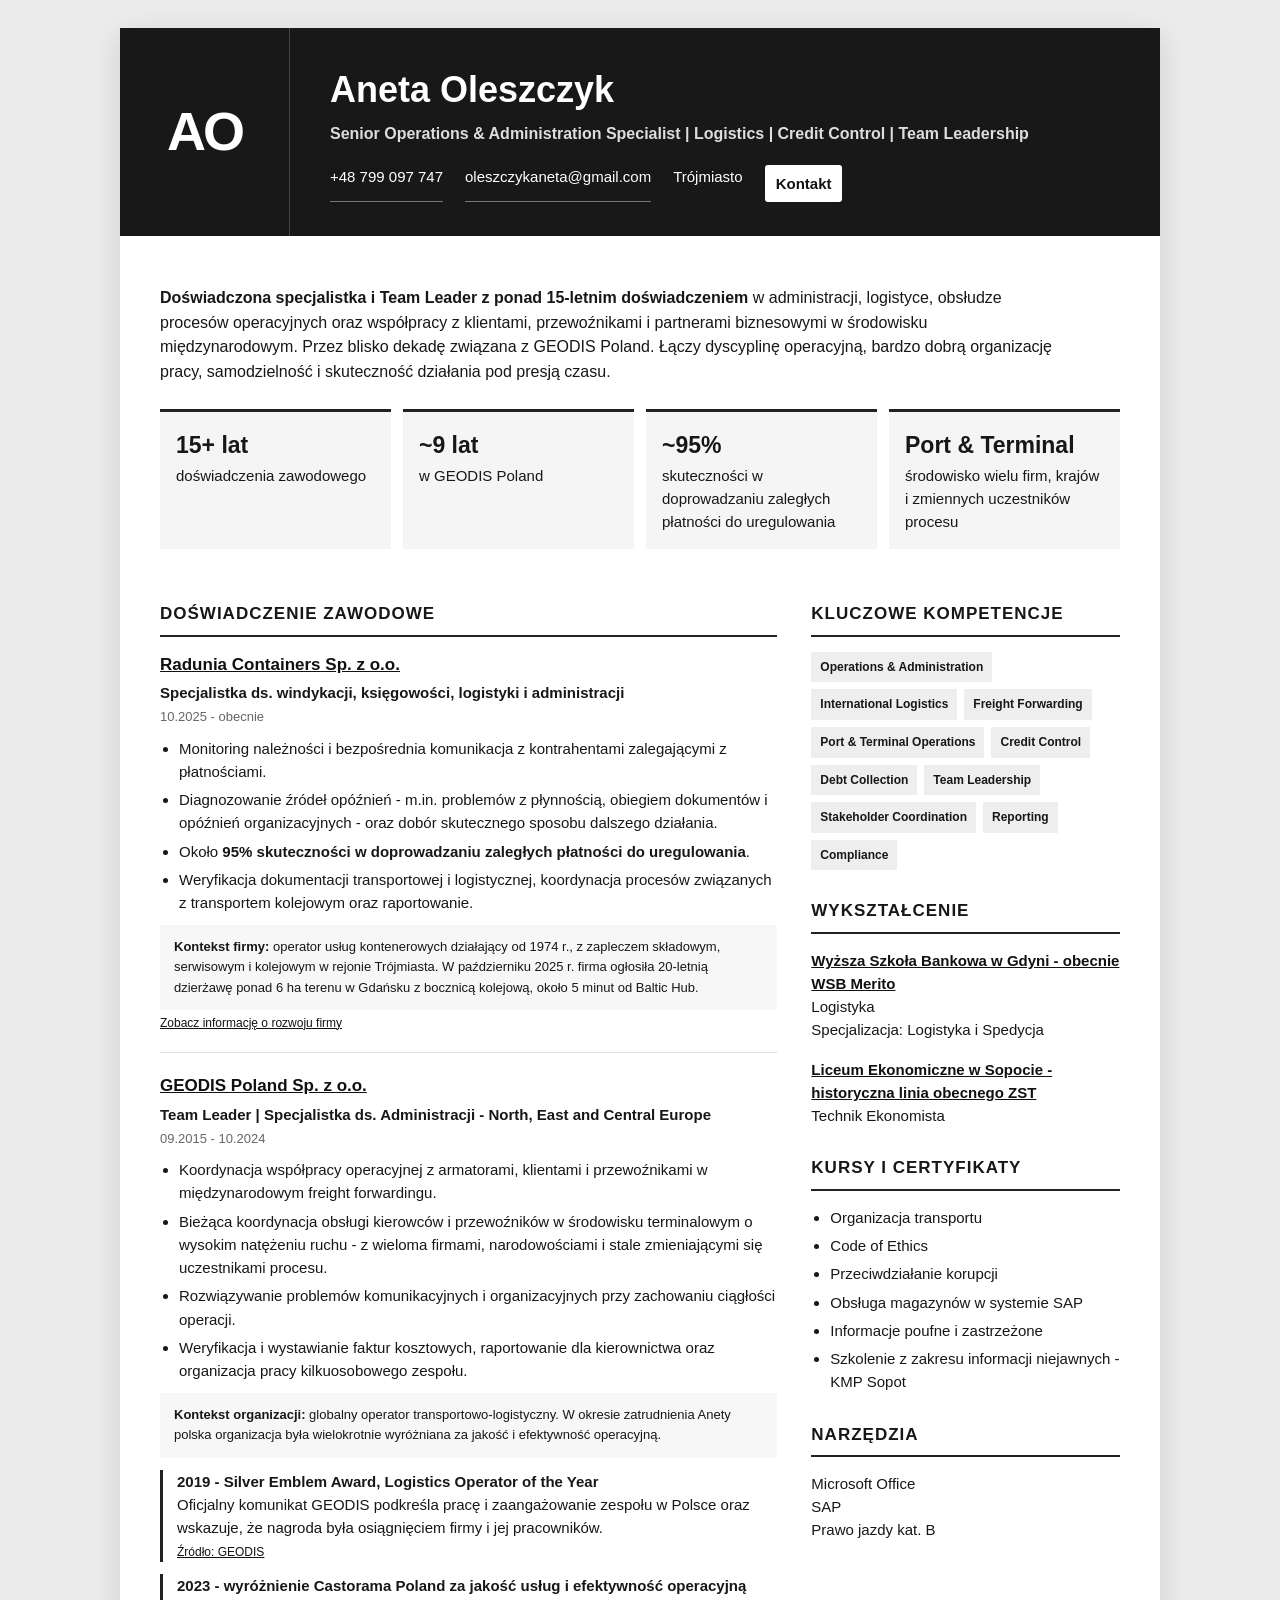
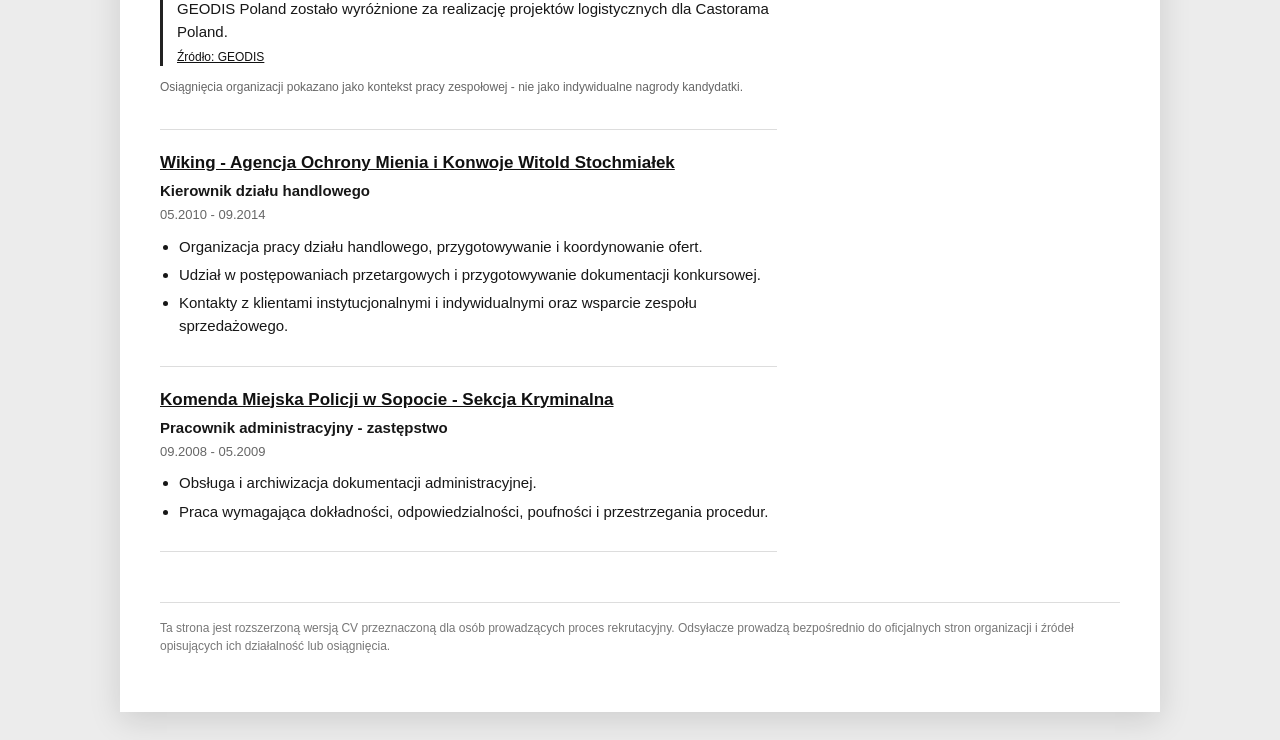
==== cv/aneta-oleszczyk.html @ 059d7eb6 "Add standalone digital CV page for Aneta Oleszczyk" ====
<!doctype html>
<html lang="pl">
<head>
<meta charset="utf-8">
<meta name="viewport" content="width=device-width,initial-scale=1">
<meta name="robots" content="noindex,nofollow,noarchive">
<title>Aneta Oleszczyk - CV</title>
<meta name="description" content="Rozszerzona wersja CV Anety Oleszczyk - Operations, Administration, Logistics, Credit Control i Team Leadership.">
<style>
:root{--ink:#171717;--muted:#666;--line:#ddd;--paper:#fff;--soft:#f5f5f5}*{box-sizing:border-box}body{margin:0;background:#ececec;color:var(--ink);font:15px/1.55 Arial,Helvetica,sans-serif}.page{max-width:1040px;margin:28px auto;background:var(--paper);box-shadow:0 8px 30px #0002}.hero{display:grid;grid-template-columns:170px 1fr;background:#181818;color:#fff}.mark{min-height:190px;display:flex;align-items:center;justify-content:center;font-size:54px;font-weight:700;letter-spacing:-3px;border-right:1px solid #444}.heroText{padding:34px 40px}.hero h1{font-size:36px;margin:0 0 4px}.hero h2{font-size:16px;font-weight:600;margin:0 0 18px;color:#ddd}.contact{display:flex;flex-wrap:wrap;gap:10px 22px}.contact a{color:#fff;text-decoration:none;border-bottom:1px solid #777}.content{padding:34px 40px 44px}.lead{font-size:16px;max-width:900px}.stats{display:grid;grid-template-columns:repeat(4,1fr);gap:12px;margin:24px 0}.stat{background:var(--soft);padding:16px;border-top:3px solid #222}.stat b{font-size:23px;display:block}.grid{display:grid;grid-template-columns:2fr 1fr;gap:34px}h3{font-size:17px;text-transform:uppercase;letter-spacing:1px;border-bottom:2px solid #222;padding-bottom:7px;margin:28px 0 15px}.job{padding:0 0 20px;margin:0 0 20px;border-bottom:1px solid var(--line)}.job h4{margin:0;font-size:17px}.job h4 a,.school a,.source a{color:#111}.role{font-weight:700;margin:3px 0}.date{color:var(--muted);font-size:13px;margin-bottom:9px}ul{padding-left:19px;margin:8px 0}li{margin:5px 0}.context{background:#f7f7f7;padding:12px 14px;margin-top:11px;font-size:13px}.achievement{border-left:3px solid #222;padding-left:14px;margin:12px 0}.achievement b{display:block}.source{font-size:12px;color:var(--muted);margin-top:4px}.tagbox{display:flex;flex-wrap:wrap;gap:7px}.tag{background:#eee;padding:6px 9px;font-size:12px;font-weight:700}.school{margin-bottom:16px}.note{font-size:12px;color:#777;border-top:1px solid var(--line);padding-top:16px;margin-top:30px}.button{display:inline-block;background:#fff;color:#111!important;padding:7px 11px;border-radius:3px;border-bottom:0!important;font-weight:700}@media(max-width:760px){.page{margin:0}.hero{grid-template-columns:1fr}.mark{min-height:90px;border-right:0;border-bottom:1px solid #444}.heroText,.content{padding:25px}.stats{grid-template-columns:1fr 1fr}.grid{grid-template-columns:1fr}.hero h1{font-size:30px}}@media print{body{background:#fff}.page{margin:0;box-shadow:none}.hero{-webkit-print-color-adjust:exact;print-color-adjust:exact}}
</style>
</head>
<body>
<main class="page">
<section class="hero">
<div class="mark">AO</div>
<div class="heroText">
<h1>Aneta Oleszczyk</h1>
<h2>Senior Operations &amp; Administration Specialist | Logistics | Credit Control | Team Leadership</h2>
<div class="contact"><a href="tel:+48799097747">+48 799 097 747</a><a href="mailto:oleszczykaneta@gmail.com">oleszczykaneta@gmail.com</a><span>Trójmiasto</span><a class="button" href="mailto:oleszczykaneta@gmail.com?subject=Kontakt%20w%20sprawie%20rekrutacji">Kontakt</a></div>
</div>
</section>
<div class="content">
<p class="lead"><strong>Doświadczona specjalistka i Team Leader z ponad 15-letnim doświadczeniem</strong> w administracji, logistyce, obsłudze procesów operacyjnych oraz współpracy z klientami, przewoźnikami i partnerami biznesowymi w środowisku międzynarodowym. Przez blisko dekadę związana z GEODIS Poland. Łączy dyscyplinę operacyjną, bardzo dobrą organizację pracy, samodzielność i skuteczność działania pod presją czasu.</p>
<div class="stats"><div class="stat"><b>15+ lat</b>doświadczenia zawodowego</div><div class="stat"><b>~9 lat</b>w GEODIS Poland</div><div class="stat"><b>~95%</b>skuteczności w doprowadzaniu zaległych płatności do uregulowania</div><div class="stat"><b>Port &amp; Terminal</b>środowisko wielu firm, krajów i zmiennych uczestników procesu</div></div>
<div class="grid"><section>
<h3>Doświadczenie zawodowe</h3>
<article class="job"><h4><a href="https://radunia-containers.com/" target="_blank" rel="noopener">Radunia Containers Sp. z o.o.</a></h4><div class="role">Specjalistka ds. windykacji, księgowości, logistyki i administracji</div><div class="date">10.2025 - obecnie</div><ul><li>Monitoring należności i bezpośrednia komunikacja z kontrahentami zalegającymi z płatnościami.</li><li>Diagnozowanie źródeł opóźnień - m.in. problemów z płynnością, obiegiem dokumentów i opóźnień organizacyjnych - oraz dobór skutecznego sposobu dalszego działania.</li><li>Około <strong>95% skuteczności w doprowadzaniu zaległych płatności do uregulowania</strong>.</li><li>Weryfikacja dokumentacji transportowej i logistycznej, koordynacja procesów związanych z transportem kolejowym oraz raportowanie.</li></ul><div class="context"><strong>Kontekst firmy:</strong> operator usług kontenerowych działający od 1974 r., z zapleczem składowym, serwisowym i kolejowym w rejonie Trójmiasta. W październiku 2025 r. firma ogłosiła 20-letnią dzierżawę ponad 6 ha terenu w Gdańsku z bocznicą kolejową, około 5 minut od Baltic Hub.</div><div class="source"><a href="https://radunia-containers.com/inwestujemy-w-dlugofalowy-rozwoj/" target="_blank" rel="noopener">Zobacz informację o rozwoju firmy</a></div></article>
<article class="job"><h4><a href="https://geodis.com/pl-pl/o-nas" target="_blank" rel="noopener">GEODIS Poland Sp. z o.o.</a></h4><div class="role">Team Leader | Specjalistka ds. Administracji - North, East and Central Europe</div><div class="date">09.2015 - 10.2024</div><ul><li>Koordynacja współpracy operacyjnej z armatorami, klientami i przewoźnikami w międzynarodowym freight forwardingu.</li><li>Bieżąca koordynacja obsługi kierowców i przewoźników w środowisku terminalowym o wysokim natężeniu ruchu - z wieloma firmami, narodowościami i stale zmieniającymi się uczestnikami procesu.</li><li>Rozwiązywanie problemów komunikacyjnych i organizacyjnych przy zachowaniu ciągłości operacji.</li><li>Weryfikacja i wystawianie faktur kosztowych, raportowanie dla kierownictwa oraz organizacja pracy kilkuosobowego zespołu.</li></ul><div class="context"><strong>Kontekst organizacji:</strong> globalny operator transportowo-logistyczny. W okresie zatrudnienia Anety polska organizacja była wielokrotnie wyróżniana za jakość i efektywność operacyjną.</div><div class="achievement"><b>2019 - Silver Emblem Award, Logistics Operator of the Year</b>Oficjalny komunikat GEODIS podkreśla pracę i zaangażowanie zespołu w Polsce oraz wskazuje, że nagroda była osiągnięciem firmy i jej pracowników.<div class="source"><a href="https://geodis.com/newsroom/press/geodis-poland-wins-logistics-operator-year-2019-silver-award" target="_blank" rel="noopener">Źródło: GEODIS</a></div></div><div class="achievement"><b>2023 - wyróżnienie Castorama Poland za jakość usług i efektywność operacyjną</b>GEODIS Poland zostało wyróżnione za realizację projektów logistycznych dla Castorama Poland.<div class="source"><a href="https://geodis.com/ca-en/newsroom/news/geodis-wins-award-operational-efficiency-poland" target="_blank" rel="noopener">Źródło: GEODIS</a></div></div><p class="source">Osiągnięcia organizacji pokazano jako kontekst pracy zespołowej - nie jako indywidualne nagrody kandydatki.</p></article>
<article class="job"><h4><a href="https://wiking.pl/o-nas/" target="_blank" rel="noopener">Wiking - Agencja Ochrony Mienia i Konwoje Witold Stochmiałek</a></h4><div class="role">Kierownik działu handlowego</div><div class="date">05.2010 - 09.2014</div><ul><li>Organizacja pracy działu handlowego, przygotowywanie i koordynowanie ofert.</li><li>Udział w postępowaniach przetargowych i przygotowywanie dokumentacji konkursowej.</li><li>Kontakty z klientami instytucjonalnymi i indywidualnymi oraz wsparcie zespołu sprzedażowego.</li></ul></article>
<article class="job"><h4><a href="https://sopot.policja.gov.pl/" target="_blank" rel="noopener">Komenda Miejska Policji w Sopocie - Sekcja Kryminalna</a></h4><div class="role">Pracownik administracyjny - zastępstwo</div><div class="date">09.2008 - 05.2009</div><ul><li>Obsługa i archiwizacja dokumentacji administracyjnej.</li><li>Praca wymagająca dokładności, odpowiedzialności, poufności i przestrzegania procedur.</li></ul></article>
</section><aside>
<h3>Kluczowe kompetencje</h3><div class="tagbox"><span class="tag">Operations &amp; Administration</span><span class="tag">International Logistics</span><span class="tag">Freight Forwarding</span><span class="tag">Port &amp; Terminal Operations</span><span class="tag">Credit Control</span><span class="tag">Debt Collection</span><span class="tag">Team Leadership</span><span class="tag">Stakeholder Coordination</span><span class="tag">Reporting</span><span class="tag">Compliance</span></div>
<h3>Wykształcenie</h3><div class="school"><strong><a href="https://www.merito.pl/gdynia/o-uniwersytecie/poznaj-nas" target="_blank" rel="noopener">Wyższa Szkoła Bankowa w Gdyni - obecnie WSB Merito</a></strong><br>Logistyka<br>Specjalizacja: Logistyka i Spedycja</div><div class="school"><strong><a href="https://zstsopot.edupage.org/about/?subpage=1" target="_blank" rel="noopener">Liceum Ekonomiczne w Sopocie - historyczna linia obecnego ZST</a></strong><br>Technik Ekonomista</div>
<h3>Kursy i certyfikaty</h3><ul><li>Organizacja transportu</li><li>Code of Ethics</li><li>Przeciwdziałanie korupcji</li><li>Obsługa magazynów w systemie SAP</li><li>Informacje poufne i zastrzeżone</li><li>Szkolenie z zakresu informacji niejawnych - KMP Sopot</li></ul>
<h3>Narzędzia</h3><p>Microsoft Office<br>SAP<br>Prawo jazdy kat. B</p>
</aside></div>
<p class="note">Ta strona jest rozszerzoną wersją CV przeznaczoną dla osób prowadzących proces rekrutacyjny. Odsyłacze prowadzą bezpośrednio do oficjalnych stron organizacji i źródeł opisujących ich działalność lub osiągnięcia.</p>
</div></main></body></html>
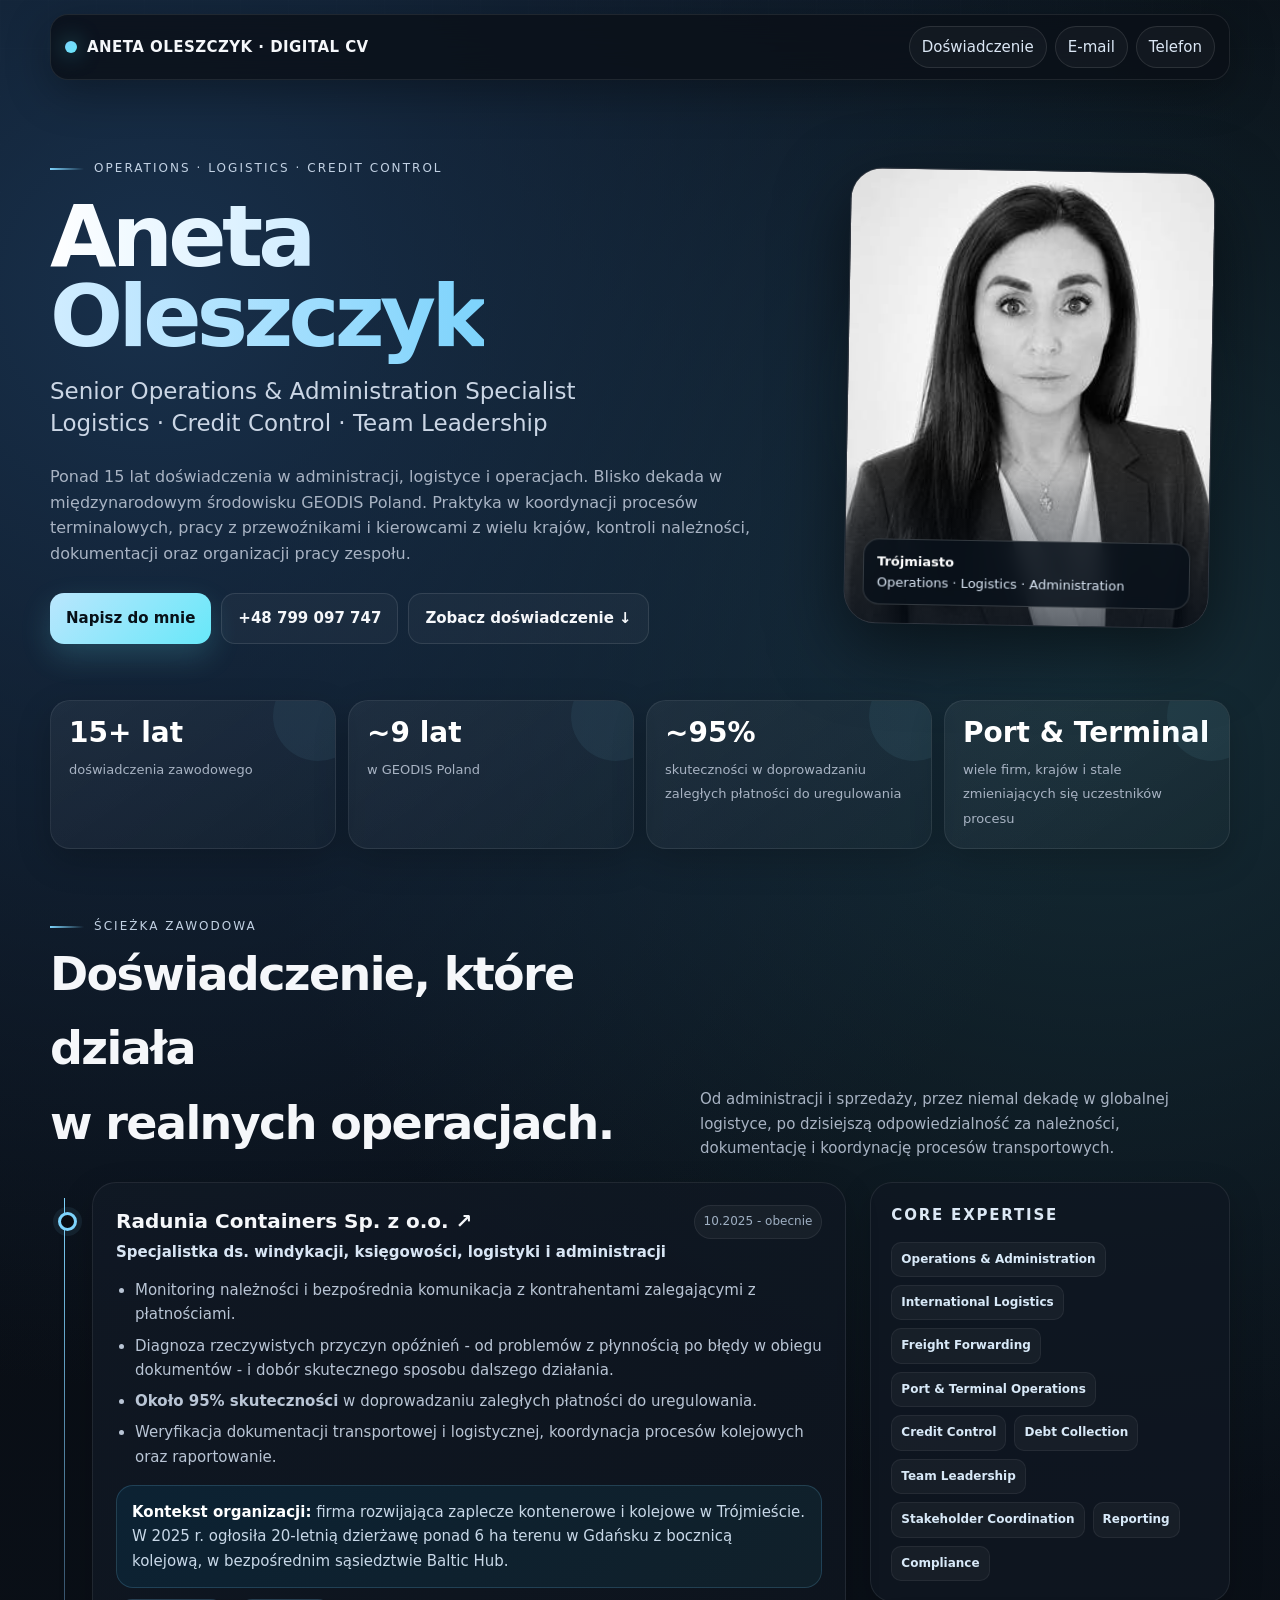
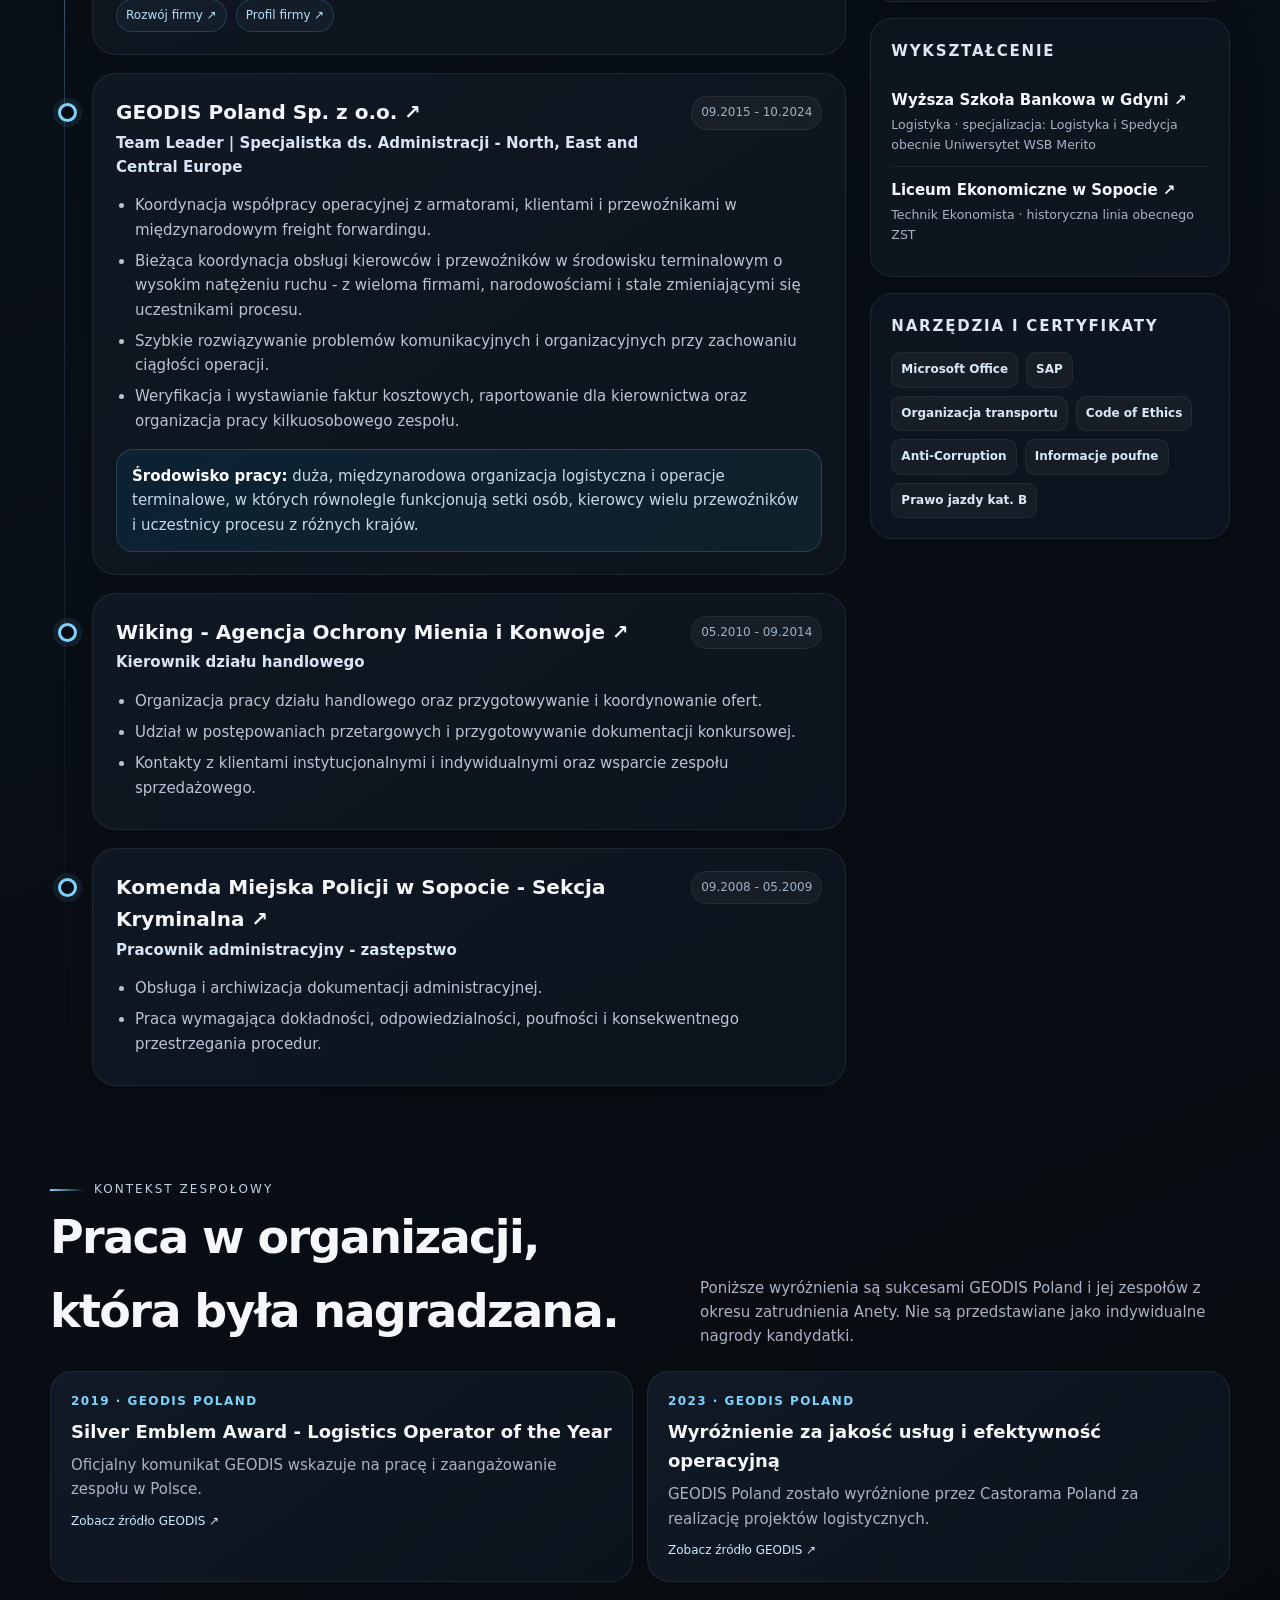
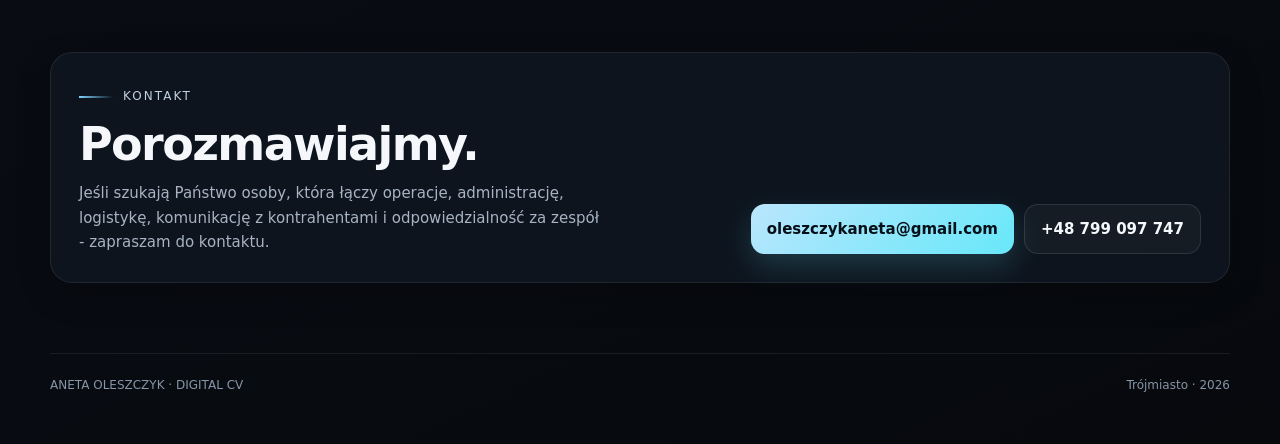
==== commit 87198e26: "Redesign Aneta Oleszczyk digital CV as standalone premium experience" ====
--- a/cv/aneta-oleszczyk.html
+++ b/cv/aneta-oleszczyk.html
@@ -4,36 +4,30 @@
 <meta charset="utf-8">
 <meta name="viewport" content="width=device-width,initial-scale=1">
 <meta name="robots" content="noindex,nofollow,noarchive">
-<title>Aneta Oleszczyk - CV</title>
-<meta name="description" content="Rozszerzona wersja CV Anety Oleszczyk - Operations, Administration, Logistics, Credit Control i Team Leadership.">
+<meta name="color-scheme" content="dark">
+<title>Aneta Oleszczyk | Digital CV</title>
+<meta name="description" content="Aneta Oleszczyk - Senior Operations & Administration Specialist. Logistics, Credit Control, Port & Terminal Operations, Team Leadership.">
 <style>
-:root{--ink:#171717;--muted:#666;--line:#ddd;--paper:#fff;--soft:#f5f5f5}*{box-sizing:border-box}body{margin:0;background:#ececec;color:var(--ink);font:15px/1.55 Arial,Helvetica,sans-serif}.page{max-width:1040px;margin:28px auto;background:var(--paper);box-shadow:0 8px 30px #0002}.hero{display:grid;grid-template-columns:170px 1fr;background:#181818;color:#fff}.mark{min-height:190px;display:flex;align-items:center;justify-content:center;font-size:54px;font-weight:700;letter-spacing:-3px;border-right:1px solid #444}.heroText{padding:34px 40px}.hero h1{font-size:36px;margin:0 0 4px}.hero h2{font-size:16px;font-weight:600;margin:0 0 18px;color:#ddd}.contact{display:flex;flex-wrap:wrap;gap:10px 22px}.contact a{color:#fff;text-decoration:none;border-bottom:1px solid #777}.content{padding:34px 40px 44px}.lead{font-size:16px;max-width:900px}.stats{display:grid;grid-template-columns:repeat(4,1fr);gap:12px;margin:24px 0}.stat{background:var(--soft);padding:16px;border-top:3px solid #222}.stat b{font-size:23px;display:block}.grid{display:grid;grid-template-columns:2fr 1fr;gap:34px}h3{font-size:17px;text-transform:uppercase;letter-spacing:1px;border-bottom:2px solid #222;padding-bottom:7px;margin:28px 0 15px}.job{padding:0 0 20px;margin:0 0 20px;border-bottom:1px solid var(--line)}.job h4{margin:0;font-size:17px}.job h4 a,.school a,.source a{color:#111}.role{font-weight:700;margin:3px 0}.date{color:var(--muted);font-size:13px;margin-bottom:9px}ul{padding-left:19px;margin:8px 0}li{margin:5px 0}.context{background:#f7f7f7;padding:12px 14px;margin-top:11px;font-size:13px}.achievement{border-left:3px solid #222;padding-left:14px;margin:12px 0}.achievement b{display:block}.source{font-size:12px;color:var(--muted);margin-top:4px}.tagbox{display:flex;flex-wrap:wrap;gap:7px}.tag{background:#eee;padding:6px 9px;font-size:12px;font-weight:700}.school{margin-bottom:16px}.note{font-size:12px;color:#777;border-top:1px solid var(--line);padding-top:16px;margin-top:30px}.button{display:inline-block;background:#fff;color:#111!important;padding:7px 11px;border-radius:3px;border-bottom:0!important;font-weight:700}@media(max-width:760px){.page{margin:0}.hero{grid-template-columns:1fr}.mark{min-height:90px;border-right:0;border-bottom:1px solid #444}.heroText,.content{padding:25px}.stats{grid-template-columns:1fr 1fr}.grid{grid-template-columns:1fr}.hero h1{font-size:30px}}@media print{body{background:#fff}.page{margin:0;box-shadow:none}.hero{-webkit-print-color-adjust:exact;print-color-adjust:exact}}
+:root{--bg:#080b11;--bg2:#0d121b;--card:#111824cc;--card2:#141d2a;--ink:#f5f7fa;--muted:#a8b3c3;--line:#253044;--accent:#7dd3fc;--accent2:#67e8f9;--good:#86efac;--shadow:0 24px 70px #0008;--radius:24px}*{box-sizing:border-box}html{scroll-behavior:smooth}body{margin:0;background:radial-gradient(circle at 12% 8%,#18304b 0,transparent 31%),radial-gradient(circle at 86% 18%,#152d37 0,transparent 27%),linear-gradient(155deg,var(--bg),#0a1018 48%,#07090d);color:var(--ink);font:15px/1.62 Inter,ui-sans-serif,system-ui,-apple-system,"Segoe UI",Arial,sans-serif;min-height:100vh;overflow-x:hidden}body:before{content:"";position:fixed;inset:0;pointer-events:none;opacity:.12;background-image:linear-gradient(#fff1 1px,transparent 1px),linear-gradient(90deg,#fff1 1px,transparent 1px);background-size:48px 48px;mask-image:linear-gradient(to bottom,#000,transparent 78%)}a{color:inherit}.shell{width:min(1180px,calc(100% - 32px));margin:auto}.topbar{position:sticky;top:12px;z-index:20;margin:14px auto 0;width:min(1180px,calc(100% - 32px));display:flex;align-items:center;justify-content:space-between;gap:16px;padding:11px 14px;border:1px solid #ffffff16;border-radius:18px;background:#0a0f17cc;backdrop-filter:blur(18px);box-shadow:0 12px 45px #0005}.brand{display:flex;align-items:center;gap:10px;font-weight:800;letter-spacing:.03em}.brandDot{width:12px;height:12px;border-radius:50%;background:linear-gradient(135deg,var(--accent),var(--accent2));box-shadow:0 0 22px #67e8f988}.toplinks{display:flex;gap:8px;flex-wrap:wrap}.pill{display:inline-flex;align-items:center;gap:8px;padding:8px 12px;border:1px solid #ffffff1b;border-radius:999px;text-decoration:none;color:#dbe7f5;background:#ffffff09;transition:.2s ease}.pill:hover{transform:translateY(-2px);border-color:#7dd3fc66;background:#7dd3fc12}.hero{position:relative;display:grid;grid-template-columns:minmax(0,1.3fr) minmax(300px,.7fr);gap:34px;align-items:center;padding:72px 0 34px}.kicker{display:inline-flex;align-items:center;gap:10px;font-size:12px;text-transform:uppercase;letter-spacing:.17em;color:#c2d1e3}.kicker:before{content:"";width:34px;height:2px;background:linear-gradient(90deg,var(--accent),transparent)}h1{font-size:clamp(48px,7vw,86px);line-height:.94;letter-spacing:-.055em;margin:17px 0 18px}.gradientText{background:linear-gradient(90deg,#fff 0,#c7e9ff 45%,#7dd3fc 100%);-webkit-background-clip:text;background-clip:text;color:transparent}.title{font-size:clamp(17px,2vw,23px);line-height:1.4;color:#cbd6e5;max-width:760px;margin-bottom:24px}.lead{font-size:16px;color:var(--muted);max-width:760px}.cta{display:flex;gap:10px;flex-wrap:wrap;margin-top:26px}.btn{display:inline-flex;align-items:center;gap:9px;padding:12px 16px;border-radius:14px;text-decoration:none;font-weight:750;border:1px solid #ffffff1b;background:#ffffff09;transition:.2s ease}.btn.primary{color:#071018;background:linear-gradient(135deg,#bae6fd,#67e8f9);border:0;box-shadow:0 12px 30px #67e8f92e}.btn:hover{transform:translateY(-2px);box-shadow:0 12px 28px #0005}.portraitWrap{position:relative;padding:18px}.portraitGlow{position:absolute;inset:8% 6%;border-radius:40%;background:radial-gradient(circle,#7dd3fc55,transparent 68%);filter:blur(36px)}.portraitCard{position:relative;overflow:hidden;border-radius:32px;border:1px solid #ffffff22;background:#101722;box-shadow:var(--shadow);transform:rotate(1deg)}.portraitCard:after{content:"";position:absolute;inset:0;background:linear-gradient(to top,#08111d9e 0,transparent 35%);pointer-events:none}.portrait{display:block;width:100%;aspect-ratio:4/5;object-fit:cover;filter:contrast(1.02)}.portraitTag{position:absolute;z-index:2;left:18px;bottom:18px;right:18px;padding:11px 13px;border:1px solid #ffffff2b;border-radius:16px;background:#09111bd9;backdrop-filter:blur(10px);font-size:13px;color:#dbe7f5}.portraitTag b{display:block;color:#fff}.metrics{display:grid;grid-template-columns:repeat(4,1fr);gap:12px;margin:22px 0 62px}.metric{position:relative;overflow:hidden;min-height:128px;padding:18px;border:1px solid #ffffff14;border-radius:20px;background:linear-gradient(145deg,#ffffff0d,#ffffff05);box-shadow:0 12px 35px #0003}.metric:before{content:"";position:absolute;width:90px;height:90px;right:-28px;top:-30px;border-radius:50%;background:#7dd3fc10}.metric strong{display:block;font-size:28px;line-height:1;color:#fff;margin-bottom:10px}.metric span{color:var(--muted);font-size:13px}.section{margin:0 0 70px}.sectionHead{display:flex;align-items:end;justify-content:space-between;gap:20px;margin-bottom:22px}.section h2{font-size:clamp(29px,4vw,46px);letter-spacing:-.035em;margin:0}.sectionIntro{max-width:530px;color:var(--muted);margin:0}.layout{display:grid;grid-template-columns:minmax(0,1.55fr) minmax(280px,.7fr);gap:24px}.timeline{position:relative}.timeline:before{content:"";position:absolute;left:14px;top:16px;bottom:30px;width:1px;background:linear-gradient(var(--accent),var(--line) 35%,transparent)}.job{position:relative;margin-left:42px;margin-bottom:18px;padding:22px 23px;border:1px solid #ffffff14;border-radius:var(--radius);background:linear-gradient(145deg,#111925d9,#0e151fd9);box-shadow:0 12px 34px #0003;transition:.25s ease}.job:hover{transform:translateY(-3px);border-color:#7dd3fc55;box-shadow:0 18px 48px #0005}.job:before{content:"";position:absolute;left:-35px;top:29px;width:13px;height:13px;border-radius:50%;background:var(--bg);border:3px solid var(--accent);box-shadow:0 0 0 5px #7dd3fc14}.jobTop{display:flex;justify-content:space-between;gap:14px;align-items:start}.job h3{font-size:20px;margin:0 0 2px}.job h3 a{text-decoration:none}.job h3 a:hover{color:var(--accent)}.role{font-weight:750;color:#d8e5f4}.date{font-size:12px;color:#9fb0c3;white-space:nowrap;padding:6px 9px;border-radius:999px;background:#ffffff0a;border:1px solid #ffffff12}.job ul{padding-left:19px;color:#b9c5d5;margin:14px 0 0}.job li{margin:7px 0}.spotlight{margin-top:16px;padding:14px 15px;border-radius:17px;background:linear-gradient(135deg,#0c2233,#10202a);border:1px solid #7dd3fc2e;color:#c8d8e8}.spotlight b{color:#fff}.linkline{display:flex;gap:9px;flex-wrap:wrap;margin-top:11px}.source{font-size:12px;text-decoration:none;color:#b9dff7;padding:6px 9px;border-radius:999px;border:1px solid #7dd3fc30;background:#7dd3fc0b}.source:hover{background:#7dd3fc18}.aside{display:grid;gap:16px;align-content:start}.panel{padding:20px;border:1px solid #ffffff14;border-radius:22px;background:#0f1722cc;box-shadow:0 12px 34px #0003}.panel h3{margin:0 0 14px;font-size:15px;text-transform:uppercase;letter-spacing:.12em;color:#dce8f5}.tags{display:flex;flex-wrap:wrap;gap:8px}.tag{font-size:12px;font-weight:700;padding:7px 9px;border-radius:10px;color:#d8e9f8;background:#ffffff0a;border:1px solid #ffffff10}.school{padding:11px 0;border-bottom:1px solid #ffffff12}.school:last-child{border:0}.school a{font-weight:800;text-decoration:none}.school a:hover{color:var(--accent)}.school small{display:block;color:var(--muted);margin-top:2px}.impactGrid{display:grid;grid-template-columns:repeat(2,1fr);gap:14px}.impact{padding:20px;border:1px solid #ffffff14;border-radius:22px;background:linear-gradient(145deg,#101925,#0c121c)}.impactYear{font-size:12px;color:var(--accent);letter-spacing:.12em;font-weight:800}.impact h3{font-size:18px;margin:6px 0 7px}.impact p{color:var(--muted);margin:0}.impact a{display:inline-block;margin-top:10px;color:#cdeaff;text-decoration:none;font-size:12px}.footer{margin:40px 0 26px;padding:22px 0;border-top:1px solid #ffffff14;display:flex;justify-content:space-between;gap:16px;color:#8695a8;font-size:12px}.reveal{opacity:0;transform:translateY(18px);transition:opacity .7s ease,transform .7s ease}.reveal.on{opacity:1;transform:none}@media(max-width:880px){.hero{grid-template-columns:1fr}.portraitWrap{max-width:420px}.metrics{grid-template-columns:repeat(2,1fr)}.layout{grid-template-columns:1fr}.impactGrid{grid-template-columns:1fr}.sectionHead{align-items:start;flex-direction:column}.topbar{top:8px}.toplinks .pill:nth-child(1){display:none}}@media(max-width:520px){.shell,.topbar{width:min(100% - 20px,1180px)}.hero{padding-top:48px}h1{font-size:50px}.metrics{grid-template-columns:1fr}.job{margin-left:32px;padding:18px}.timeline:before{left:8px}.job:before{left:-30px}.jobTop{flex-direction:column}.date{white-space:normal}.topbar{padding:9px 10px}.toplinks{gap:5px}.pill{font-size:12px;padding:7px 9px}}@media(prefers-reduced-motion:reduce){*{scroll-behavior:auto!important}.reveal{opacity:1;transform:none;transition:none}.job,.btn,.pill{transition:none}}@media print{body{background:#fff;color:#111}.topbar{display:none}.shell{width:100%}.hero{padding:25px 0}.portraitCard,.metric,.job,.panel,.impact{box-shadow:none}.job,.panel,.metric,.impact{break-inside:avoid}.reveal{opacity:1;transform:none}.footer{color:#555}}
 </style>
 </head>
 <body>
-<main class="page">
+<nav class="topbar" aria-label="Szybki kontakt"><div class="brand"><span class="brandDot"></span><span>ANETA OLESZCZYK · DIGITAL CV</span></div><div class="toplinks"><a class="pill" href="#experience">Doświadczenie</a><a class="pill" href="mailto:oleszczykaneta@gmail.com">E-mail</a><a class="pill" href="tel:+48799097747">Telefon</a></div></nav>
+<main class="shell">
 <section class="hero">
-<div class="mark">AO</div>
-<div class="heroText">
-<h1>Aneta Oleszczyk</h1>
-<h2>Senior Operations &amp; Administration Specialist | Logistics | Credit Control | Team Leadership</h2>
-<div class="contact"><a href="tel:+48799097747">+48 799 097 747</a><a href="mailto:oleszczykaneta@gmail.com">oleszczykaneta@gmail.com</a><span>Trójmiasto</span><a class="button" href="mailto:oleszczykaneta@gmail.com?subject=Kontakt%20w%20sprawie%20rekrutacji">Kontakt</a></div>
-</div>
+<div class="reveal"><div class="kicker">Operations · Logistics · Credit Control</div><h1><span class="gradientText">Aneta<br>Oleszczyk</span></h1><div class="title">Senior Operations &amp; Administration Specialist<br>Logistics · Credit Control · Team Leadership</div><p class="lead">Ponad 15 lat doświadczenia w administracji, logistyce i operacjach. Blisko dekada w międzynarodowym środowisku GEODIS Poland. Praktyka w koordynacji procesów terminalowych, pracy z przewoźnikami i kierowcami z wielu krajów, kontroli należności, dokumentacji oraz organizacji pracy zespołu.</p><div class="cta"><a class="btn primary" href="mailto:oleszczykaneta@gmail.com?subject=Kontakt%20w%20sprawie%20rekrutacji">Napisz do mnie</a><a class="btn" href="tel:+48799097747">+48 799 097 747</a><a class="btn" href="#experience">Zobacz doświadczenie ↓</a></div></div>
+<div class="portraitWrap reveal"><div class="portraitGlow"></div><div class="portraitCard"><img class="portrait" alt="Aneta Oleszczyk - portret biznesowy" src="[data-uri]"><div class="portraitTag"><b>Trójmiasto</b>Operations · Logistics · Administration</div></div></div>
 </section>
-<div class="content">
-<p class="lead"><strong>Doświadczona specjalistka i Team Leader z ponad 15-letnim doświadczeniem</strong> w administracji, logistyce, obsłudze procesów operacyjnych oraz współpracy z klientami, przewoźnikami i partnerami biznesowymi w środowisku międzynarodowym. Przez blisko dekadę związana z GEODIS Poland. Łączy dyscyplinę operacyjną, bardzo dobrą organizację pracy, samodzielność i skuteczność działania pod presją czasu.</p>
-<div class="stats"><div class="stat"><b>15+ lat</b>doświadczenia zawodowego</div><div class="stat"><b>~9 lat</b>w GEODIS Poland</div><div class="stat"><b>~95%</b>skuteczności w doprowadzaniu zaległych płatności do uregulowania</div><div class="stat"><b>Port &amp; Terminal</b>środowisko wielu firm, krajów i zmiennych uczestników procesu</div></div>
-<div class="grid"><section>
-<h3>Doświadczenie zawodowe</h3>
-<article class="job"><h4><a href="https://radunia-containers.com/" target="_blank" rel="noopener">Radunia Containers Sp. z o.o.</a></h4><div class="role">Specjalistka ds. windykacji, księgowości, logistyki i administracji</div><div class="date">10.2025 - obecnie</div><ul><li>Monitoring należności i bezpośrednia komunikacja z kontrahentami zalegającymi z płatnościami.</li><li>Diagnozowanie źródeł opóźnień - m.in. problemów z płynnością, obiegiem dokumentów i opóźnień organizacyjnych - oraz dobór skutecznego sposobu dalszego działania.</li><li>Około <strong>95% skuteczności w doprowadzaniu zaległych płatności do uregulowania</strong>.</li><li>Weryfikacja dokumentacji transportowej i logistycznej, koordynacja procesów związanych z transportem kolejowym oraz raportowanie.</li></ul><div class="context"><strong>Kontekst firmy:</strong> operator usług kontenerowych działający od 1974 r., z zapleczem składowym, serwisowym i kolejowym w rejonie Trójmiasta. W październiku 2025 r. firma ogłosiła 20-letnią dzierżawę ponad 6 ha terenu w Gdańsku z bocznicą kolejową, około 5 minut od Baltic Hub.</div><div class="source"><a href="https://radunia-containers.com/inwestujemy-w-dlugofalowy-rozwoj/" target="_blank" rel="noopener">Zobacz informację o rozwoju firmy</a></div></article>
-<article class="job"><h4><a href="https://geodis.com/pl-pl/o-nas" target="_blank" rel="noopener">GEODIS Poland Sp. z o.o.</a></h4><div class="role">Team Leader | Specjalistka ds. Administracji - North, East and Central Europe</div><div class="date">09.2015 - 10.2024</div><ul><li>Koordynacja współpracy operacyjnej z armatorami, klientami i przewoźnikami w międzynarodowym freight forwardingu.</li><li>Bieżąca koordynacja obsługi kierowców i przewoźników w środowisku terminalowym o wysokim natężeniu ruchu - z wieloma firmami, narodowościami i stale zmieniającymi się uczestnikami procesu.</li><li>Rozwiązywanie problemów komunikacyjnych i organizacyjnych przy zachowaniu ciągłości operacji.</li><li>Weryfikacja i wystawianie faktur kosztowych, raportowanie dla kierownictwa oraz organizacja pracy kilkuosobowego zespołu.</li></ul><div class="context"><strong>Kontekst organizacji:</strong> globalny operator transportowo-logistyczny. W okresie zatrudnienia Anety polska organizacja była wielokrotnie wyróżniana za jakość i efektywność operacyjną.</div><div class="achievement"><b>2019 - Silver Emblem Award, Logistics Operator of the Year</b>Oficjalny komunikat GEODIS podkreśla pracę i zaangażowanie zespołu w Polsce oraz wskazuje, że nagroda była osiągnięciem firmy i jej pracowników.<div class="source"><a href="https://geodis.com/newsroom/press/geodis-poland-wins-logistics-operator-year-2019-silver-award" target="_blank" rel="noopener">Źródło: GEODIS</a></div></div><div class="achievement"><b>2023 - wyróżnienie Castorama Poland za jakość usług i efektywność operacyjną</b>GEODIS Poland zostało wyróżnione za realizację projektów logistycznych dla Castorama Poland.<div class="source"><a href="https://geodis.com/ca-en/newsroom/news/geodis-wins-award-operational-efficiency-poland" target="_blank" rel="noopener">Źródło: GEODIS</a></div></div><p class="source">Osiągnięcia organizacji pokazano jako kontekst pracy zespołowej - nie jako indywidualne nagrody kandydatki.</p></article>
-<article class="job"><h4><a href="https://wiking.pl/o-nas/" target="_blank" rel="noopener">Wiking - Agencja Ochrony Mienia i Konwoje Witold Stochmiałek</a></h4><div class="role">Kierownik działu handlowego</div><div class="date">05.2010 - 09.2014</div><ul><li>Organizacja pracy działu handlowego, przygotowywanie i koordynowanie ofert.</li><li>Udział w postępowaniach przetargowych i przygotowywanie dokumentacji konkursowej.</li><li>Kontakty z klientami instytucjonalnymi i indywidualnymi oraz wsparcie zespołu sprzedażowego.</li></ul></article>
-<article class="job"><h4><a href="https://sopot.policja.gov.pl/" target="_blank" rel="noopener">Komenda Miejska Policji w Sopocie - Sekcja Kryminalna</a></h4><div class="role">Pracownik administracyjny - zastępstwo</div><div class="date">09.2008 - 05.2009</div><ul><li>Obsługa i archiwizacja dokumentacji administracyjnej.</li><li>Praca wymagająca dokładności, odpowiedzialności, poufności i przestrzegania procedur.</li></ul></article>
-</section><aside>
-<h3>Kluczowe kompetencje</h3><div class="tagbox"><span class="tag">Operations &amp; Administration</span><span class="tag">International Logistics</span><span class="tag">Freight Forwarding</span><span class="tag">Port &amp; Terminal Operations</span><span class="tag">Credit Control</span><span class="tag">Debt Collection</span><span class="tag">Team Leadership</span><span class="tag">Stakeholder Coordination</span><span class="tag">Reporting</span><span class="tag">Compliance</span></div>
-<h3>Wykształcenie</h3><div class="school"><strong><a href="https://www.merito.pl/gdynia/o-uniwersytecie/poznaj-nas" target="_blank" rel="noopener">Wyższa Szkoła Bankowa w Gdyni - obecnie WSB Merito</a></strong><br>Logistyka<br>Specjalizacja: Logistyka i Spedycja</div><div class="school"><strong><a href="https://zstsopot.edupage.org/about/?subpage=1" target="_blank" rel="noopener">Liceum Ekonomiczne w Sopocie - historyczna linia obecnego ZST</a></strong><br>Technik Ekonomista</div>
-<h3>Kursy i certyfikaty</h3><ul><li>Organizacja transportu</li><li>Code of Ethics</li><li>Przeciwdziałanie korupcji</li><li>Obsługa magazynów w systemie SAP</li><li>Informacje poufne i zastrzeżone</li><li>Szkolenie z zakresu informacji niejawnych - KMP Sopot</li></ul>
-<h3>Narzędzia</h3><p>Microsoft Office<br>SAP<br>Prawo jazdy kat. B</p>
-</aside></div>
-<p class="note">Ta strona jest rozszerzoną wersją CV przeznaczoną dla osób prowadzących proces rekrutacyjny. Odsyłacze prowadzą bezpośrednio do oficjalnych stron organizacji i źródeł opisujących ich działalność lub osiągnięcia.</p>
-</div></main></body></html>+<section class="metrics reveal" aria-label="Najważniejsze fakty"><div class="metric"><strong>15+ lat</strong><span>doświadczenia zawodowego</span></div><div class="metric"><strong>~9 lat</strong><span>w GEODIS Poland</span></div><div class="metric"><strong>~95%</strong><span>skuteczności w doprowadzaniu zaległych płatności do uregulowania</span></div><div class="metric"><strong>Port &amp; Terminal</strong><span>wiele firm, krajów i stale zmieniających się uczestników procesu</span></div></section>
+<section class="section" id="experience"><div class="sectionHead reveal"><div><div class="kicker">Ścieżka zawodowa</div><h2>Doświadczenie, które działa<br>w realnych operacjach.</h2></div><p class="sectionIntro">Od administracji i sprzedaży, przez niemal dekadę w globalnej logistyce, po dzisiejszą odpowiedzialność za należności, dokumentację i koordynację procesów transportowych.</p></div><div class="layout"><div class="timeline">
+<article class="job reveal"><div class="jobTop"><div><h3><a href="https://radunia-containers.com/" target="_blank" rel="noopener">Radunia Containers Sp. z o.o. ↗</a></h3><div class="role">Specjalistka ds. windykacji, księgowości, logistyki i administracji</div></div><div class="date">10.2025 - obecnie</div></div><ul><li>Monitoring należności i bezpośrednia komunikacja z kontrahentami zalegającymi z płatnościami.</li><li>Diagnoza rzeczywistych przyczyn opóźnień - od problemów z płynnością po błędy w obiegu dokumentów - i dobór skutecznego sposobu dalszego działania.</li><li><strong>Około 95% skuteczności</strong> w doprowadzaniu zaległych płatności do uregulowania.</li><li>Weryfikacja dokumentacji transportowej i logistycznej, koordynacja procesów kolejowych oraz raportowanie.</li></ul><div class="spotlight"><b>Kontekst organizacji:</b> firma rozwijająca zaplecze kontenerowe i kolejowe w Trójmieście. W 2025 r. ogłosiła 20-letnią dzierżawę ponad 6 ha terenu w Gdańsku z bocznicą kolejową, w bezpośrednim sąsiedztwie Baltic Hub.</div><div class="linkline"><a class="source" href="https://radunia-containers.com/inwestujemy-w-dlugofalowy-rozwoj/" target="_blank" rel="noopener">Rozwój firmy ↗</a><a class="source" href="https://radunia-containers.com/o-firmie/" target="_blank" rel="noopener">Profil firmy ↗</a></div></article>
+<article class="job reveal"><div class="jobTop"><div><h3><a href="https://geodis.com/pl-pl/o-nas" target="_blank" rel="noopener">GEODIS Poland Sp. z o.o. ↗</a></h3><div class="role">Team Leader | Specjalistka ds. Administracji - North, East and Central Europe</div></div><div class="date">09.2015 - 10.2024</div></div><ul><li>Koordynacja współpracy operacyjnej z armatorami, klientami i przewoźnikami w międzynarodowym freight forwardingu.</li><li>Bieżąca koordynacja obsługi kierowców i przewoźników w środowisku terminalowym o wysokim natężeniu ruchu - z wieloma firmami, narodowościami i stale zmieniającymi się uczestnikami procesu.</li><li>Szybkie rozwiązywanie problemów komunikacyjnych i organizacyjnych przy zachowaniu ciągłości operacji.</li><li>Weryfikacja i wystawianie faktur kosztowych, raportowanie dla kierownictwa oraz organizacja pracy kilkuosobowego zespołu.</li></ul><div class="spotlight"><b>Środowisko pracy:</b> duża, międzynarodowa organizacja logistyczna i operacje terminalowe, w których równolegle funkcjonują setki osób, kierowcy wielu przewoźników i uczestnicy procesu z różnych krajów.</div></article>
+<article class="job reveal"><div class="jobTop"><div><h3><a href="https://wiking.pl/o-nas/" target="_blank" rel="noopener">Wiking - Agencja Ochrony Mienia i Konwoje ↗</a></h3><div class="role">Kierownik działu handlowego</div></div><div class="date">05.2010 - 09.2014</div></div><ul><li>Organizacja pracy działu handlowego oraz przygotowywanie i koordynowanie ofert.</li><li>Udział w postępowaniach przetargowych i przygotowywanie dokumentacji konkursowej.</li><li>Kontakty z klientami instytucjonalnymi i indywidualnymi oraz wsparcie zespołu sprzedażowego.</li></ul></article>
+<article class="job reveal"><div class="jobTop"><div><h3><a href="https://sopot.policja.gov.pl/" target="_blank" rel="noopener">Komenda Miejska Policji w Sopocie - Sekcja Kryminalna ↗</a></h3><div class="role">Pracownik administracyjny - zastępstwo</div></div><div class="date">09.2008 - 05.2009</div></div><ul><li>Obsługa i archiwizacja dokumentacji administracyjnej.</li><li>Praca wymagająca dokładności, odpowiedzialności, poufności i konsekwentnego przestrzegania procedur.</li></ul></article>
+</div><aside class="aside"><div class="panel reveal"><h3>Core expertise</h3><div class="tags"><span class="tag">Operations &amp; Administration</span><span class="tag">International Logistics</span><span class="tag">Freight Forwarding</span><span class="tag">Port &amp; Terminal Operations</span><span class="tag">Credit Control</span><span class="tag">Debt Collection</span><span class="tag">Team Leadership</span><span class="tag">Stakeholder Coordination</span><span class="tag">Reporting</span><span class="tag">Compliance</span></div></div><div class="panel reveal"><h3>Wykształcenie</h3><div class="school"><a href="https://www.merito.pl/gdynia/o-uniwersytecie/poznaj-nas" target="_blank" rel="noopener">Wyższa Szkoła Bankowa w Gdyni ↗</a><small>Logistyka · specjalizacja: Logistyka i Spedycja<br>obecnie Uniwersytet WSB Merito</small></div><div class="school"><a href="https://zstsopot.edupage.org/about/?subpage=1" target="_blank" rel="noopener">Liceum Ekonomiczne w Sopocie ↗</a><small>Technik Ekonomista · historyczna linia obecnego ZST</small></div></div><div class="panel reveal"><h3>Narzędzia i certyfikaty</h3><div class="tags"><span class="tag">Microsoft Office</span><span class="tag">SAP</span><span class="tag">Organizacja transportu</span><span class="tag">Code of Ethics</span><span class="tag">Anti-Corruption</span><span class="tag">Informacje poufne</span><span class="tag">Prawo jazdy kat. B</span></div></div></aside></div></section>
+<section class="section"><div class="sectionHead reveal"><div><div class="kicker">Kontekst zespołowy</div><h2>Praca w organizacji,<br>która była nagradzana.</h2></div><p class="sectionIntro">Poniższe wyróżnienia są sukcesami GEODIS Poland i jej zespołów z okresu zatrudnienia Anety. Nie są przedstawiane jako indywidualne nagrody kandydatki.</p></div><div class="impactGrid"><article class="impact reveal"><div class="impactYear">2019 · GEODIS POLAND</div><h3>Silver Emblem Award - Logistics Operator of the Year</h3><p>Oficjalny komunikat GEODIS wskazuje na pracę i zaangażowanie zespołu w Polsce.</p><a href="https://geodis.com/newsroom/press/geodis-poland-wins-logistics-operator-year-2019-silver-award" target="_blank" rel="noopener">Zobacz źródło GEODIS ↗</a></article><article class="impact reveal"><div class="impactYear">2023 · GEODIS POLAND</div><h3>Wyróżnienie za jakość usług i efektywność operacyjną</h3><p>GEODIS Poland zostało wyróżnione przez Castorama Poland za realizację projektów logistycznych.</p><a href="https://geodis.com/ca-en/newsroom/news/geodis-wins-award-operational-efficiency-poland" target="_blank" rel="noopener">Zobacz źródło GEODIS ↗</a></article></div></section>
+<section class="section reveal"><div class="panel" style="padding:28px"><div class="sectionHead" style="margin:0"><div><div class="kicker">Kontakt</div><h2>Porozmawiajmy.</h2><p class="sectionIntro">Jeśli szukają Państwo osoby, która łączy operacje, administrację, logistykę, komunikację z kontrahentami i odpowiedzialność za zespół - zapraszam do kontaktu.</p></div><div class="cta"><a class="btn primary" href="mailto:oleszczykaneta@gmail.com?subject=Kontakt%20w%20sprawie%20rekrutacji">oleszczykaneta@gmail.com</a><a class="btn" href="tel:+48799097747">+48 799 097 747</a></div></div></div></section>
+<footer class="footer"><span>ANETA OLESZCZYK · DIGITAL CV</span><span>Trójmiasto · 2026</span></footer>
+</main>
+<script>const els=document.querySelectorAll('.reveal');if('IntersectionObserver'in window){const io=new IntersectionObserver(es=>es.forEach(e=>{if(e.isIntersecting){e.target.classList.add('on');io.unobserve(e.target)}}),{threshold:.08});els.forEach(e=>io.observe(e))}else{els.forEach(e=>e.classList.add('on'))}</script>
+</body></html>
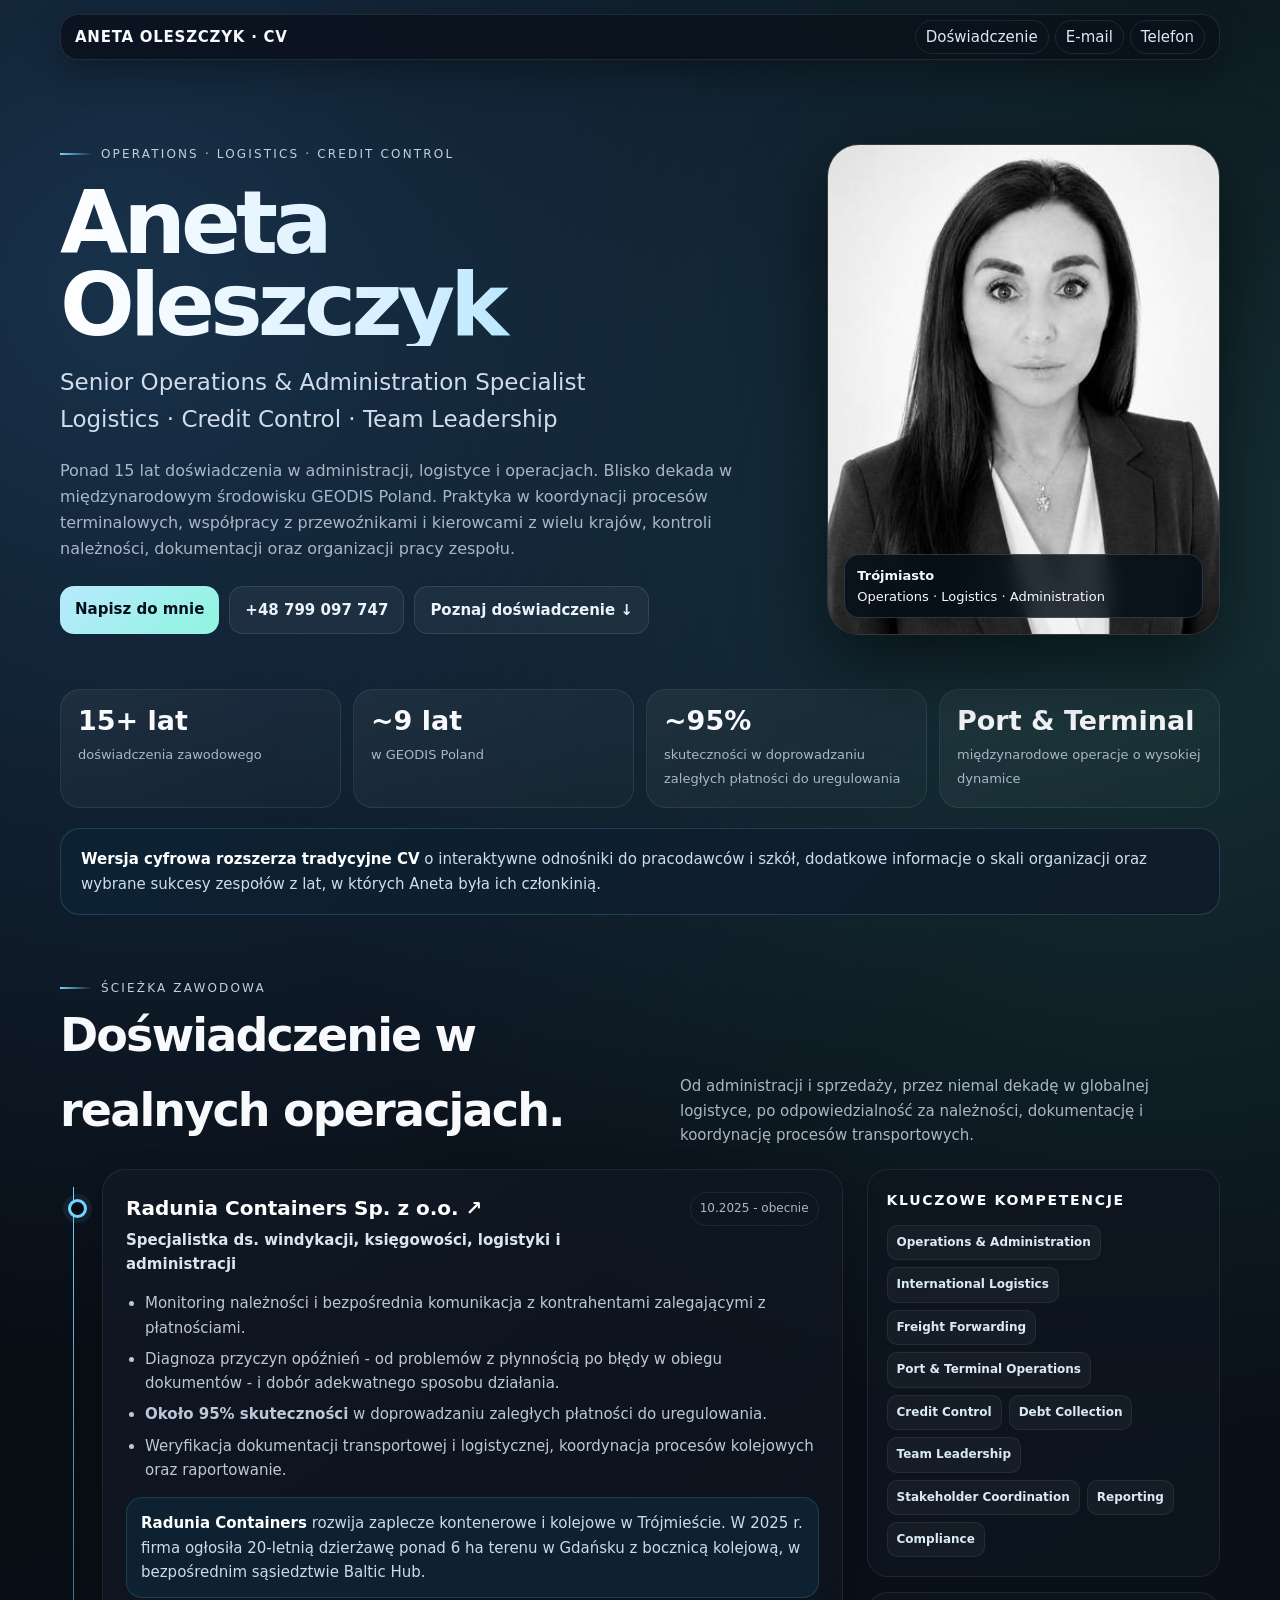
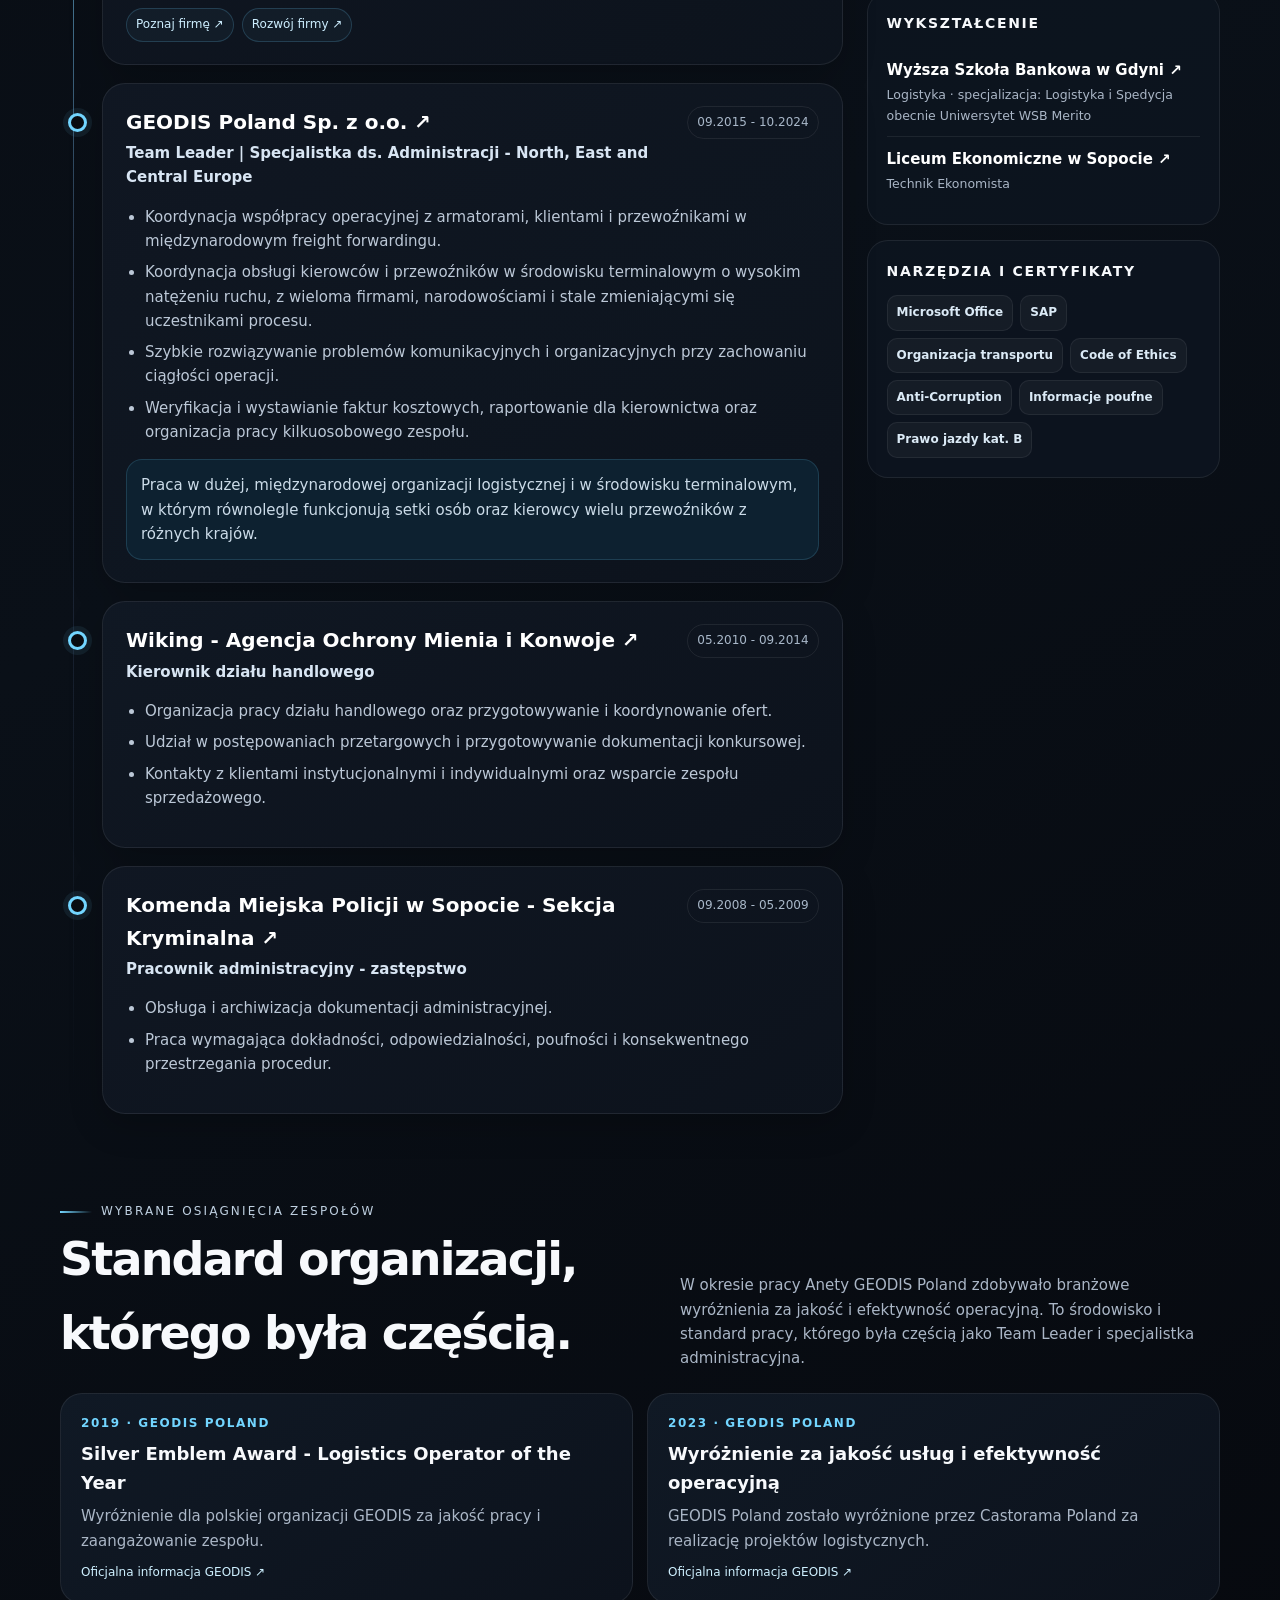
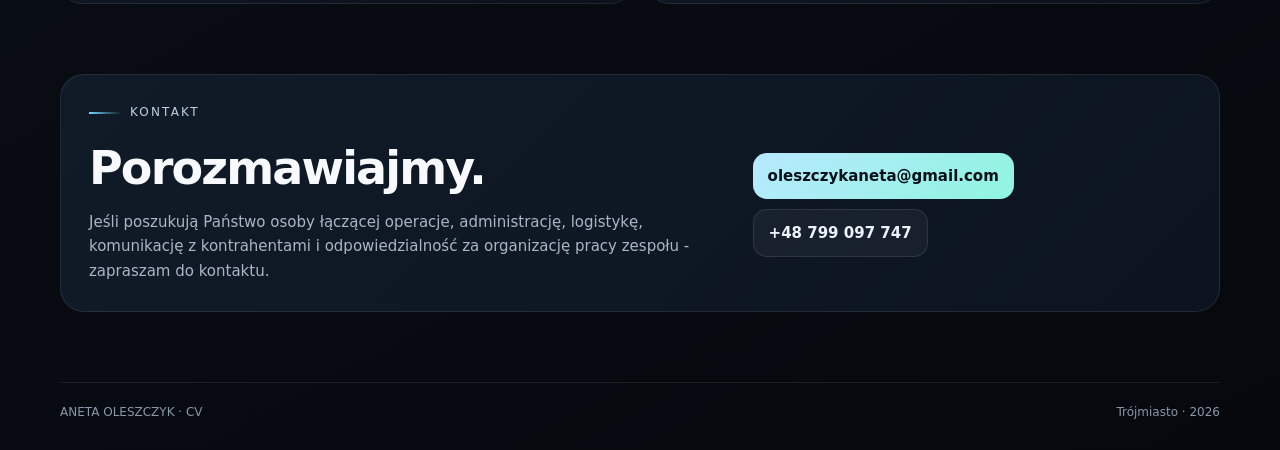
==== commit ce7fa808: "Redirect legacy Aneta CV URL to final recruiter-facing page" ====
--- a/cv/aneta-oleszczyk.html
+++ b/cv/aneta-oleszczyk.html
@@ -1,33 +1 @@
-<!doctype html>
-<html lang="pl">
-<head>
-<meta charset="utf-8">
-<meta name="viewport" content="width=device-width,initial-scale=1">
-<meta name="robots" content="noindex,nofollow,noarchive">
-<meta name="color-scheme" content="dark">
-<title>Aneta Oleszczyk | Digital CV</title>
-<meta name="description" content="Aneta Oleszczyk - Senior Operations & Administration Specialist. Logistics, Credit Control, Port & Terminal Operations, Team Leadership.">
-<style>
-:root{--bg:#080b11;--bg2:#0d121b;--card:#111824cc;--card2:#141d2a;--ink:#f5f7fa;--muted:#a8b3c3;--line:#253044;--accent:#7dd3fc;--accent2:#67e8f9;--good:#86efac;--shadow:0 24px 70px #0008;--radius:24px}*{box-sizing:border-box}html{scroll-behavior:smooth}body{margin:0;background:radial-gradient(circle at 12% 8%,#18304b 0,transparent 31%),radial-gradient(circle at 86% 18%,#152d37 0,transparent 27%),linear-gradient(155deg,var(--bg),#0a1018 48%,#07090d);color:var(--ink);font:15px/1.62 Inter,ui-sans-serif,system-ui,-apple-system,"Segoe UI",Arial,sans-serif;min-height:100vh;overflow-x:hidden}body:before{content:"";position:fixed;inset:0;pointer-events:none;opacity:.12;background-image:linear-gradient(#fff1 1px,transparent 1px),linear-gradient(90deg,#fff1 1px,transparent 1px);background-size:48px 48px;mask-image:linear-gradient(to bottom,#000,transparent 78%)}a{color:inherit}.shell{width:min(1180px,calc(100% - 32px));margin:auto}.topbar{position:sticky;top:12px;z-index:20;margin:14px auto 0;width:min(1180px,calc(100% - 32px));display:flex;align-items:center;justify-content:space-between;gap:16px;padding:11px 14px;border:1px solid #ffffff16;border-radius:18px;background:#0a0f17cc;backdrop-filter:blur(18px);box-shadow:0 12px 45px #0005}.brand{display:flex;align-items:center;gap:10px;font-weight:800;letter-spacing:.03em}.brandDot{width:12px;height:12px;border-radius:50%;background:linear-gradient(135deg,var(--accent),var(--accent2));box-shadow:0 0 22px #67e8f988}.toplinks{display:flex;gap:8px;flex-wrap:wrap}.pill{display:inline-flex;align-items:center;gap:8px;padding:8px 12px;border:1px solid #ffffff1b;border-radius:999px;text-decoration:none;color:#dbe7f5;background:#ffffff09;transition:.2s ease}.pill:hover{transform:translateY(-2px);border-color:#7dd3fc66;background:#7dd3fc12}.hero{position:relative;display:grid;grid-template-columns:minmax(0,1.3fr) minmax(300px,.7fr);gap:34px;align-items:center;padding:72px 0 34px}.kicker{display:inline-flex;align-items:center;gap:10px;font-size:12px;text-transform:uppercase;letter-spacing:.17em;color:#c2d1e3}.kicker:before{content:"";width:34px;height:2px;background:linear-gradient(90deg,var(--accent),transparent)}h1{font-size:clamp(48px,7vw,86px);line-height:.94;letter-spacing:-.055em;margin:17px 0 18px}.gradientText{background:linear-gradient(90deg,#fff 0,#c7e9ff 45%,#7dd3fc 100%);-webkit-background-clip:text;background-clip:text;color:transparent}.title{font-size:clamp(17px,2vw,23px);line-height:1.4;color:#cbd6e5;max-width:760px;margin-bottom:24px}.lead{font-size:16px;color:var(--muted);max-width:760px}.cta{display:flex;gap:10px;flex-wrap:wrap;margin-top:26px}.btn{display:inline-flex;align-items:center;gap:9px;padding:12px 16px;border-radius:14px;text-decoration:none;font-weight:750;border:1px solid #ffffff1b;background:#ffffff09;transition:.2s ease}.btn.primary{color:#071018;background:linear-gradient(135deg,#bae6fd,#67e8f9);border:0;box-shadow:0 12px 30px #67e8f92e}.btn:hover{transform:translateY(-2px);box-shadow:0 12px 28px #0005}.portraitWrap{position:relative;padding:18px}.portraitGlow{position:absolute;inset:8% 6%;border-radius:40%;background:radial-gradient(circle,#7dd3fc55,transparent 68%);filter:blur(36px)}.portraitCard{position:relative;overflow:hidden;border-radius:32px;border:1px solid #ffffff22;background:#101722;box-shadow:var(--shadow);transform:rotate(1deg)}.portraitCard:after{content:"";position:absolute;inset:0;background:linear-gradient(to top,#08111d9e 0,transparent 35%);pointer-events:none}.portrait{display:block;width:100%;aspect-ratio:4/5;object-fit:cover;filter:contrast(1.02)}.portraitTag{position:absolute;z-index:2;left:18px;bottom:18px;right:18px;padding:11px 13px;border:1px solid #ffffff2b;border-radius:16px;background:#09111bd9;backdrop-filter:blur(10px);font-size:13px;color:#dbe7f5}.portraitTag b{display:block;color:#fff}.metrics{display:grid;grid-template-columns:repeat(4,1fr);gap:12px;margin:22px 0 62px}.metric{position:relative;overflow:hidden;min-height:128px;padding:18px;border:1px solid #ffffff14;border-radius:20px;background:linear-gradient(145deg,#ffffff0d,#ffffff05);box-shadow:0 12px 35px #0003}.metric:before{content:"";position:absolute;width:90px;height:90px;right:-28px;top:-30px;border-radius:50%;background:#7dd3fc10}.metric strong{display:block;font-size:28px;line-height:1;color:#fff;margin-bottom:10px}.metric span{color:var(--muted);font-size:13px}.section{margin:0 0 70px}.sectionHead{display:flex;align-items:end;justify-content:space-between;gap:20px;margin-bottom:22px}.section h2{font-size:clamp(29px,4vw,46px);letter-spacing:-.035em;margin:0}.sectionIntro{max-width:530px;color:var(--muted);margin:0}.layout{display:grid;grid-template-columns:minmax(0,1.55fr) minmax(280px,.7fr);gap:24px}.timeline{position:relative}.timeline:before{content:"";position:absolute;left:14px;top:16px;bottom:30px;width:1px;background:linear-gradient(var(--accent),var(--line) 35%,transparent)}.job{position:relative;margin-left:42px;margin-bottom:18px;padding:22px 23px;border:1px solid #ffffff14;border-radius:var(--radius);background:linear-gradient(145deg,#111925d9,#0e151fd9);box-shadow:0 12px 34px #0003;transition:.25s ease}.job:hover{transform:translateY(-3px);border-color:#7dd3fc55;box-shadow:0 18px 48px #0005}.job:before{content:"";position:absolute;left:-35px;top:29px;width:13px;height:13px;border-radius:50%;background:var(--bg);border:3px solid var(--accent);box-shadow:0 0 0 5px #7dd3fc14}.jobTop{display:flex;justify-content:space-between;gap:14px;align-items:start}.job h3{font-size:20px;margin:0 0 2px}.job h3 a{text-decoration:none}.job h3 a:hover{color:var(--accent)}.role{font-weight:750;color:#d8e5f4}.date{font-size:12px;color:#9fb0c3;white-space:nowrap;padding:6px 9px;border-radius:999px;background:#ffffff0a;border:1px solid #ffffff12}.job ul{padding-left:19px;color:#b9c5d5;margin:14px 0 0}.job li{margin:7px 0}.spotlight{margin-top:16px;padding:14px 15px;border-radius:17px;background:linear-gradient(135deg,#0c2233,#10202a);border:1px solid #7dd3fc2e;color:#c8d8e8}.spotlight b{color:#fff}.linkline{display:flex;gap:9px;flex-wrap:wrap;margin-top:11px}.source{font-size:12px;text-decoration:none;color:#b9dff7;padding:6px 9px;border-radius:999px;border:1px solid #7dd3fc30;background:#7dd3fc0b}.source:hover{background:#7dd3fc18}.aside{display:grid;gap:16px;align-content:start}.panel{padding:20px;border:1px solid #ffffff14;border-radius:22px;background:#0f1722cc;box-shadow:0 12px 34px #0003}.panel h3{margin:0 0 14px;font-size:15px;text-transform:uppercase;letter-spacing:.12em;color:#dce8f5}.tags{display:flex;flex-wrap:wrap;gap:8px}.tag{font-size:12px;font-weight:700;padding:7px 9px;border-radius:10px;color:#d8e9f8;background:#ffffff0a;border:1px solid #ffffff10}.school{padding:11px 0;border-bottom:1px solid #ffffff12}.school:last-child{border:0}.school a{font-weight:800;text-decoration:none}.school a:hover{color:var(--accent)}.school small{display:block;color:var(--muted);margin-top:2px}.impactGrid{display:grid;grid-template-columns:repeat(2,1fr);gap:14px}.impact{padding:20px;border:1px solid #ffffff14;border-radius:22px;background:linear-gradient(145deg,#101925,#0c121c)}.impactYear{font-size:12px;color:var(--accent);letter-spacing:.12em;font-weight:800}.impact h3{font-size:18px;margin:6px 0 7px}.impact p{color:var(--muted);margin:0}.impact a{display:inline-block;margin-top:10px;color:#cdeaff;text-decoration:none;font-size:12px}.footer{margin:40px 0 26px;padding:22px 0;border-top:1px solid #ffffff14;display:flex;justify-content:space-between;gap:16px;color:#8695a8;font-size:12px}.reveal{opacity:0;transform:translateY(18px);transition:opacity .7s ease,transform .7s ease}.reveal.on{opacity:1;transform:none}@media(max-width:880px){.hero{grid-template-columns:1fr}.portraitWrap{max-width:420px}.metrics{grid-template-columns:repeat(2,1fr)}.layout{grid-template-columns:1fr}.impactGrid{grid-template-columns:1fr}.sectionHead{align-items:start;flex-direction:column}.topbar{top:8px}.toplinks .pill:nth-child(1){display:none}}@media(max-width:520px){.shell,.topbar{width:min(100% - 20px,1180px)}.hero{padding-top:48px}h1{font-size:50px}.metrics{grid-template-columns:1fr}.job{margin-left:32px;padding:18px}.timeline:before{left:8px}.job:before{left:-30px}.jobTop{flex-direction:column}.date{white-space:normal}.topbar{padding:9px 10px}.toplinks{gap:5px}.pill{font-size:12px;padding:7px 9px}}@media(prefers-reduced-motion:reduce){*{scroll-behavior:auto!important}.reveal{opacity:1;transform:none;transition:none}.job,.btn,.pill{transition:none}}@media print{body{background:#fff;color:#111}.topbar{display:none}.shell{width:100%}.hero{padding:25px 0}.portraitCard,.metric,.job,.panel,.impact{box-shadow:none}.job,.panel,.metric,.impact{break-inside:avoid}.reveal{opacity:1;transform:none}.footer{color:#555}}
-</style>
-</head>
-<body>
-<nav class="topbar" aria-label="Szybki kontakt"><div class="brand"><span class="brandDot"></span><span>ANETA OLESZCZYK · DIGITAL CV</span></div><div class="toplinks"><a class="pill" href="#experience">Doświadczenie</a><a class="pill" href="mailto:oleszczykaneta@gmail.com">E-mail</a><a class="pill" href="tel:+48799097747">Telefon</a></div></nav>
-<main class="shell">
-<section class="hero">
-<div class="reveal"><div class="kicker">Operations · Logistics · Credit Control</div><h1><span class="gradientText">Aneta<br>Oleszczyk</span></h1><div class="title">Senior Operations &amp; Administration Specialist<br>Logistics · Credit Control · Team Leadership</div><p class="lead">Ponad 15 lat doświadczenia w administracji, logistyce i operacjach. Blisko dekada w międzynarodowym środowisku GEODIS Poland. Praktyka w koordynacji procesów terminalowych, pracy z przewoźnikami i kierowcami z wielu krajów, kontroli należności, dokumentacji oraz organizacji pracy zespołu.</p><div class="cta"><a class="btn primary" href="mailto:oleszczykaneta@gmail.com?subject=Kontakt%20w%20sprawie%20rekrutacji">Napisz do mnie</a><a class="btn" href="tel:+48799097747">+48 799 097 747</a><a class="btn" href="#experience">Zobacz doświadczenie ↓</a></div></div>
-<div class="portraitWrap reveal"><div class="portraitGlow"></div><div class="portraitCard"><img class="portrait" alt="Aneta Oleszczyk - portret biznesowy" src="[data-uri]"><div class="portraitTag"><b>Trójmiasto</b>Operations · Logistics · Administration</div></div></div>
-</section>
-<section class="metrics reveal" aria-label="Najważniejsze fakty"><div class="metric"><strong>15+ lat</strong><span>doświadczenia zawodowego</span></div><div class="metric"><strong>~9 lat</strong><span>w GEODIS Poland</span></div><div class="metric"><strong>~95%</strong><span>skuteczności w doprowadzaniu zaległych płatności do uregulowania</span></div><div class="metric"><strong>Port &amp; Terminal</strong><span>wiele firm, krajów i stale zmieniających się uczestników procesu</span></div></section>
-<section class="section" id="experience"><div class="sectionHead reveal"><div><div class="kicker">Ścieżka zawodowa</div><h2>Doświadczenie, które działa<br>w realnych operacjach.</h2></div><p class="sectionIntro">Od administracji i sprzedaży, przez niemal dekadę w globalnej logistyce, po dzisiejszą odpowiedzialność za należności, dokumentację i koordynację procesów transportowych.</p></div><div class="layout"><div class="timeline">
-<article class="job reveal"><div class="jobTop"><div><h3><a href="https://radunia-containers.com/" target="_blank" rel="noopener">Radunia Containers Sp. z o.o. ↗</a></h3><div class="role">Specjalistka ds. windykacji, księgowości, logistyki i administracji</div></div><div class="date">10.2025 - obecnie</div></div><ul><li>Monitoring należności i bezpośrednia komunikacja z kontrahentami zalegającymi z płatnościami.</li><li>Diagnoza rzeczywistych przyczyn opóźnień - od problemów z płynnością po błędy w obiegu dokumentów - i dobór skutecznego sposobu dalszego działania.</li><li><strong>Około 95% skuteczności</strong> w doprowadzaniu zaległych płatności do uregulowania.</li><li>Weryfikacja dokumentacji transportowej i logistycznej, koordynacja procesów kolejowych oraz raportowanie.</li></ul><div class="spotlight"><b>Kontekst organizacji:</b> firma rozwijająca zaplecze kontenerowe i kolejowe w Trójmieście. W 2025 r. ogłosiła 20-letnią dzierżawę ponad 6 ha terenu w Gdańsku z bocznicą kolejową, w bezpośrednim sąsiedztwie Baltic Hub.</div><div class="linkline"><a class="source" href="https://radunia-containers.com/inwestujemy-w-dlugofalowy-rozwoj/" target="_blank" rel="noopener">Rozwój firmy ↗</a><a class="source" href="https://radunia-containers.com/o-firmie/" target="_blank" rel="noopener">Profil firmy ↗</a></div></article>
-<article class="job reveal"><div class="jobTop"><div><h3><a href="https://geodis.com/pl-pl/o-nas" target="_blank" rel="noopener">GEODIS Poland Sp. z o.o. ↗</a></h3><div class="role">Team Leader | Specjalistka ds. Administracji - North, East and Central Europe</div></div><div class="date">09.2015 - 10.2024</div></div><ul><li>Koordynacja współpracy operacyjnej z armatorami, klientami i przewoźnikami w międzynarodowym freight forwardingu.</li><li>Bieżąca koordynacja obsługi kierowców i przewoźników w środowisku terminalowym o wysokim natężeniu ruchu - z wieloma firmami, narodowościami i stale zmieniającymi się uczestnikami procesu.</li><li>Szybkie rozwiązywanie problemów komunikacyjnych i organizacyjnych przy zachowaniu ciągłości operacji.</li><li>Weryfikacja i wystawianie faktur kosztowych, raportowanie dla kierownictwa oraz organizacja pracy kilkuosobowego zespołu.</li></ul><div class="spotlight"><b>Środowisko pracy:</b> duża, międzynarodowa organizacja logistyczna i operacje terminalowe, w których równolegle funkcjonują setki osób, kierowcy wielu przewoźników i uczestnicy procesu z różnych krajów.</div></article>
-<article class="job reveal"><div class="jobTop"><div><h3><a href="https://wiking.pl/o-nas/" target="_blank" rel="noopener">Wiking - Agencja Ochrony Mienia i Konwoje ↗</a></h3><div class="role">Kierownik działu handlowego</div></div><div class="date">05.2010 - 09.2014</div></div><ul><li>Organizacja pracy działu handlowego oraz przygotowywanie i koordynowanie ofert.</li><li>Udział w postępowaniach przetargowych i przygotowywanie dokumentacji konkursowej.</li><li>Kontakty z klientami instytucjonalnymi i indywidualnymi oraz wsparcie zespołu sprzedażowego.</li></ul></article>
-<article class="job reveal"><div class="jobTop"><div><h3><a href="https://sopot.policja.gov.pl/" target="_blank" rel="noopener">Komenda Miejska Policji w Sopocie - Sekcja Kryminalna ↗</a></h3><div class="role">Pracownik administracyjny - zastępstwo</div></div><div class="date">09.2008 - 05.2009</div></div><ul><li>Obsługa i archiwizacja dokumentacji administracyjnej.</li><li>Praca wymagająca dokładności, odpowiedzialności, poufności i konsekwentnego przestrzegania procedur.</li></ul></article>
-</div><aside class="aside"><div class="panel reveal"><h3>Core expertise</h3><div class="tags"><span class="tag">Operations &amp; Administration</span><span class="tag">International Logistics</span><span class="tag">Freight Forwarding</span><span class="tag">Port &amp; Terminal Operations</span><span class="tag">Credit Control</span><span class="tag">Debt Collection</span><span class="tag">Team Leadership</span><span class="tag">Stakeholder Coordination</span><span class="tag">Reporting</span><span class="tag">Compliance</span></div></div><div class="panel reveal"><h3>Wykształcenie</h3><div class="school"><a href="https://www.merito.pl/gdynia/o-uniwersytecie/poznaj-nas" target="_blank" rel="noopener">Wyższa Szkoła Bankowa w Gdyni ↗</a><small>Logistyka · specjalizacja: Logistyka i Spedycja<br>obecnie Uniwersytet WSB Merito</small></div><div class="school"><a href="https://zstsopot.edupage.org/about/?subpage=1" target="_blank" rel="noopener">Liceum Ekonomiczne w Sopocie ↗</a><small>Technik Ekonomista · historyczna linia obecnego ZST</small></div></div><div class="panel reveal"><h3>Narzędzia i certyfikaty</h3><div class="tags"><span class="tag">Microsoft Office</span><span class="tag">SAP</span><span class="tag">Organizacja transportu</span><span class="tag">Code of Ethics</span><span class="tag">Anti-Corruption</span><span class="tag">Informacje poufne</span><span class="tag">Prawo jazdy kat. B</span></div></div></aside></div></section>
-<section class="section"><div class="sectionHead reveal"><div><div class="kicker">Kontekst zespołowy</div><h2>Praca w organizacji,<br>która była nagradzana.</h2></div><p class="sectionIntro">Poniższe wyróżnienia są sukcesami GEODIS Poland i jej zespołów z okresu zatrudnienia Anety. Nie są przedstawiane jako indywidualne nagrody kandydatki.</p></div><div class="impactGrid"><article class="impact reveal"><div class="impactYear">2019 · GEODIS POLAND</div><h3>Silver Emblem Award - Logistics Operator of the Year</h3><p>Oficjalny komunikat GEODIS wskazuje na pracę i zaangażowanie zespołu w Polsce.</p><a href="https://geodis.com/newsroom/press/geodis-poland-wins-logistics-operator-year-2019-silver-award" target="_blank" rel="noopener">Zobacz źródło GEODIS ↗</a></article><article class="impact reveal"><div class="impactYear">2023 · GEODIS POLAND</div><h3>Wyróżnienie za jakość usług i efektywność operacyjną</h3><p>GEODIS Poland zostało wyróżnione przez Castorama Poland za realizację projektów logistycznych.</p><a href="https://geodis.com/ca-en/newsroom/news/geodis-wins-award-operational-efficiency-poland" target="_blank" rel="noopener">Zobacz źródło GEODIS ↗</a></article></div></section>
-<section class="section reveal"><div class="panel" style="padding:28px"><div class="sectionHead" style="margin:0"><div><div class="kicker">Kontakt</div><h2>Porozmawiajmy.</h2><p class="sectionIntro">Jeśli szukają Państwo osoby, która łączy operacje, administrację, logistykę, komunikację z kontrahentami i odpowiedzialność za zespół - zapraszam do kontaktu.</p></div><div class="cta"><a class="btn primary" href="mailto:oleszczykaneta@gmail.com?subject=Kontakt%20w%20sprawie%20rekrutacji">oleszczykaneta@gmail.com</a><a class="btn" href="tel:+48799097747">+48 799 097 747</a></div></div></div></section>
-<footer class="footer"><span>ANETA OLESZCZYK · DIGITAL CV</span><span>Trójmiasto · 2026</span></footer>
-</main>
-<script>const els=document.querySelectorAll('.reveal');if('IntersectionObserver'in window){const io=new IntersectionObserver(es=>es.forEach(e=>{if(e.isIntersecting){e.target.classList.add('on');io.unobserve(e.target)}}),{threshold:.08});els.forEach(e=>io.observe(e))}else{els.forEach(e=>e.classList.add('on'))}</script>
-</body></html>+<!doctype html><html lang="pl"><head><meta charset="utf-8"><meta name="viewport" content="width=device-width,initial-scale=1"><meta name="robots" content="noindex,nofollow,noarchive"><meta http-equiv="refresh" content="0;url=/cv/aneta.html"><link rel="canonical" href="https://stallift.com/cv/aneta.html"><title>Aneta Oleszczyk - CV</title><script>location.replace('/cv/aneta.html')</script></head><body></body></html>
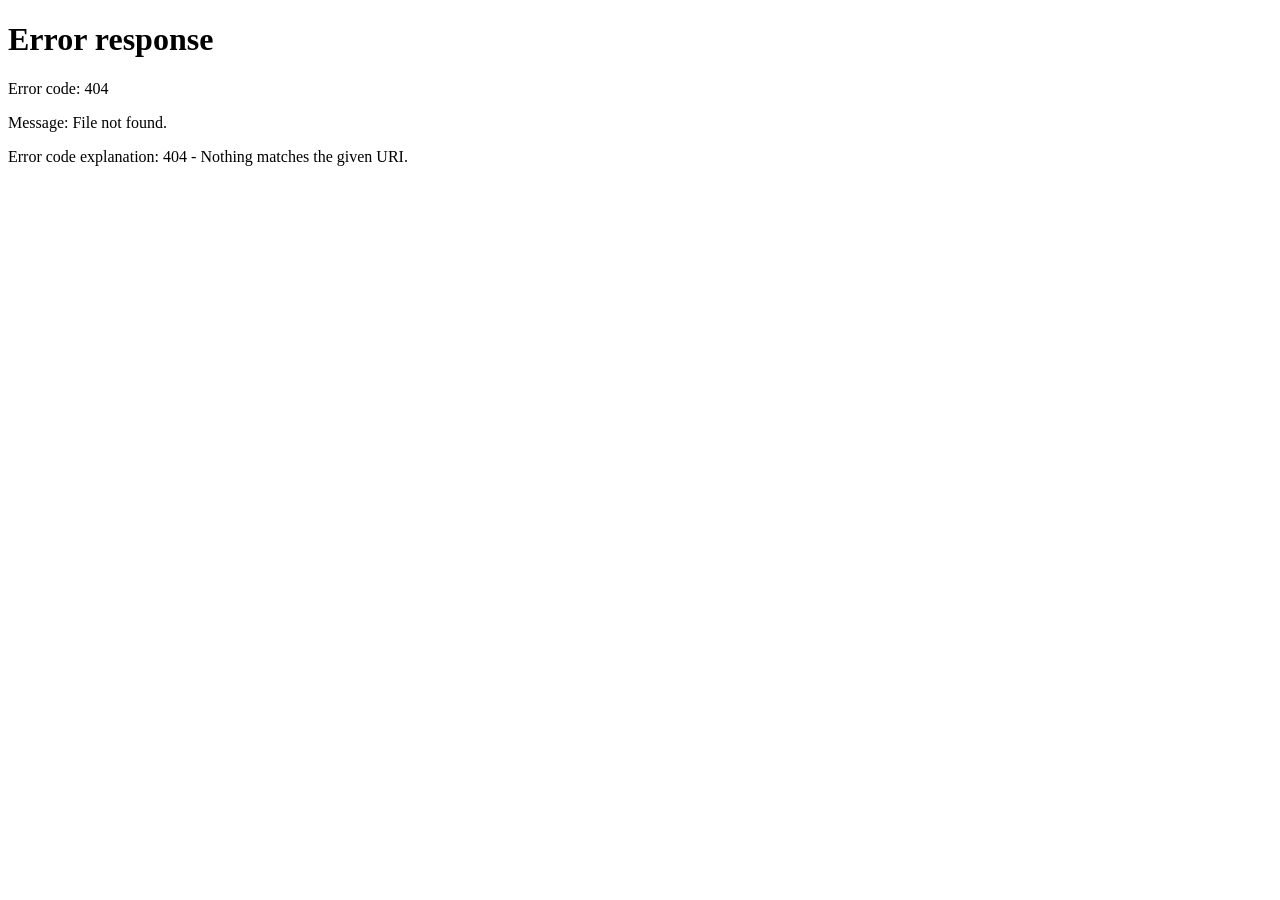
==== commit 52a35643: "CV Aneta: point legacy alias to canonical profile URL" ====
--- a/cv/aneta-oleszczyk.html
+++ b/cv/aneta-oleszczyk.html
@@ -1 +1 @@
-<!doctype html><html lang="pl"><head><meta charset="utf-8"><meta name="viewport" content="width=device-width,initial-scale=1"><meta name="robots" content="noindex,nofollow,noarchive"><meta http-equiv="refresh" content="0;url=/cv/aneta.html"><link rel="canonical" href="https://stallift.com/cv/aneta.html"><title>Aneta Oleszczyk - CV</title><script>location.replace('/cv/aneta.html')</script></head><body></body></html>+<!doctype html><html lang="pl"><head><meta charset="utf-8"><meta name="viewport" content="width=device-width,initial-scale=1"><meta name="robots" content="noindex,nofollow,noarchive"><meta http-equiv="refresh" content="0;url=/cv/aneta"><link rel="canonical" href="https://stallift.com/cv/aneta"><title>Aneta Oleszczyk - CV</title><script>location.replace('/cv/aneta')</script></head><body></body></html>
